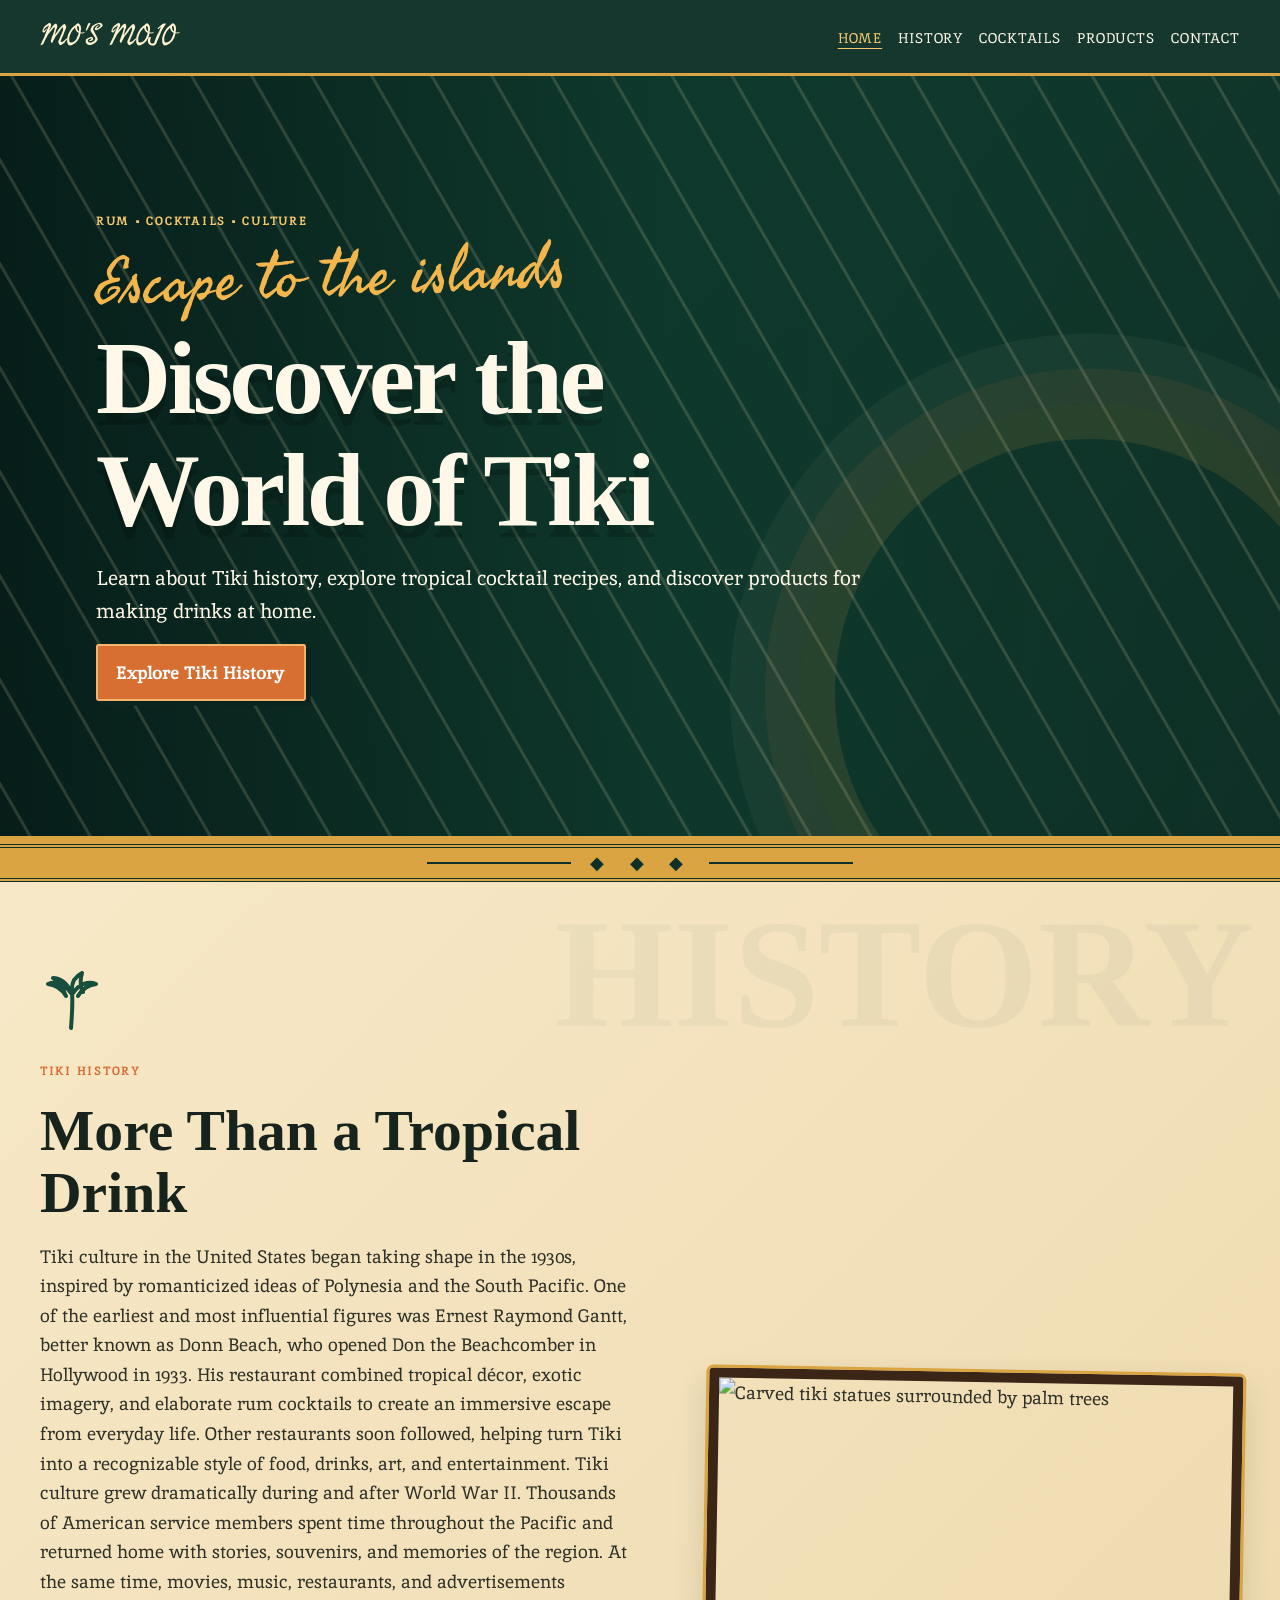
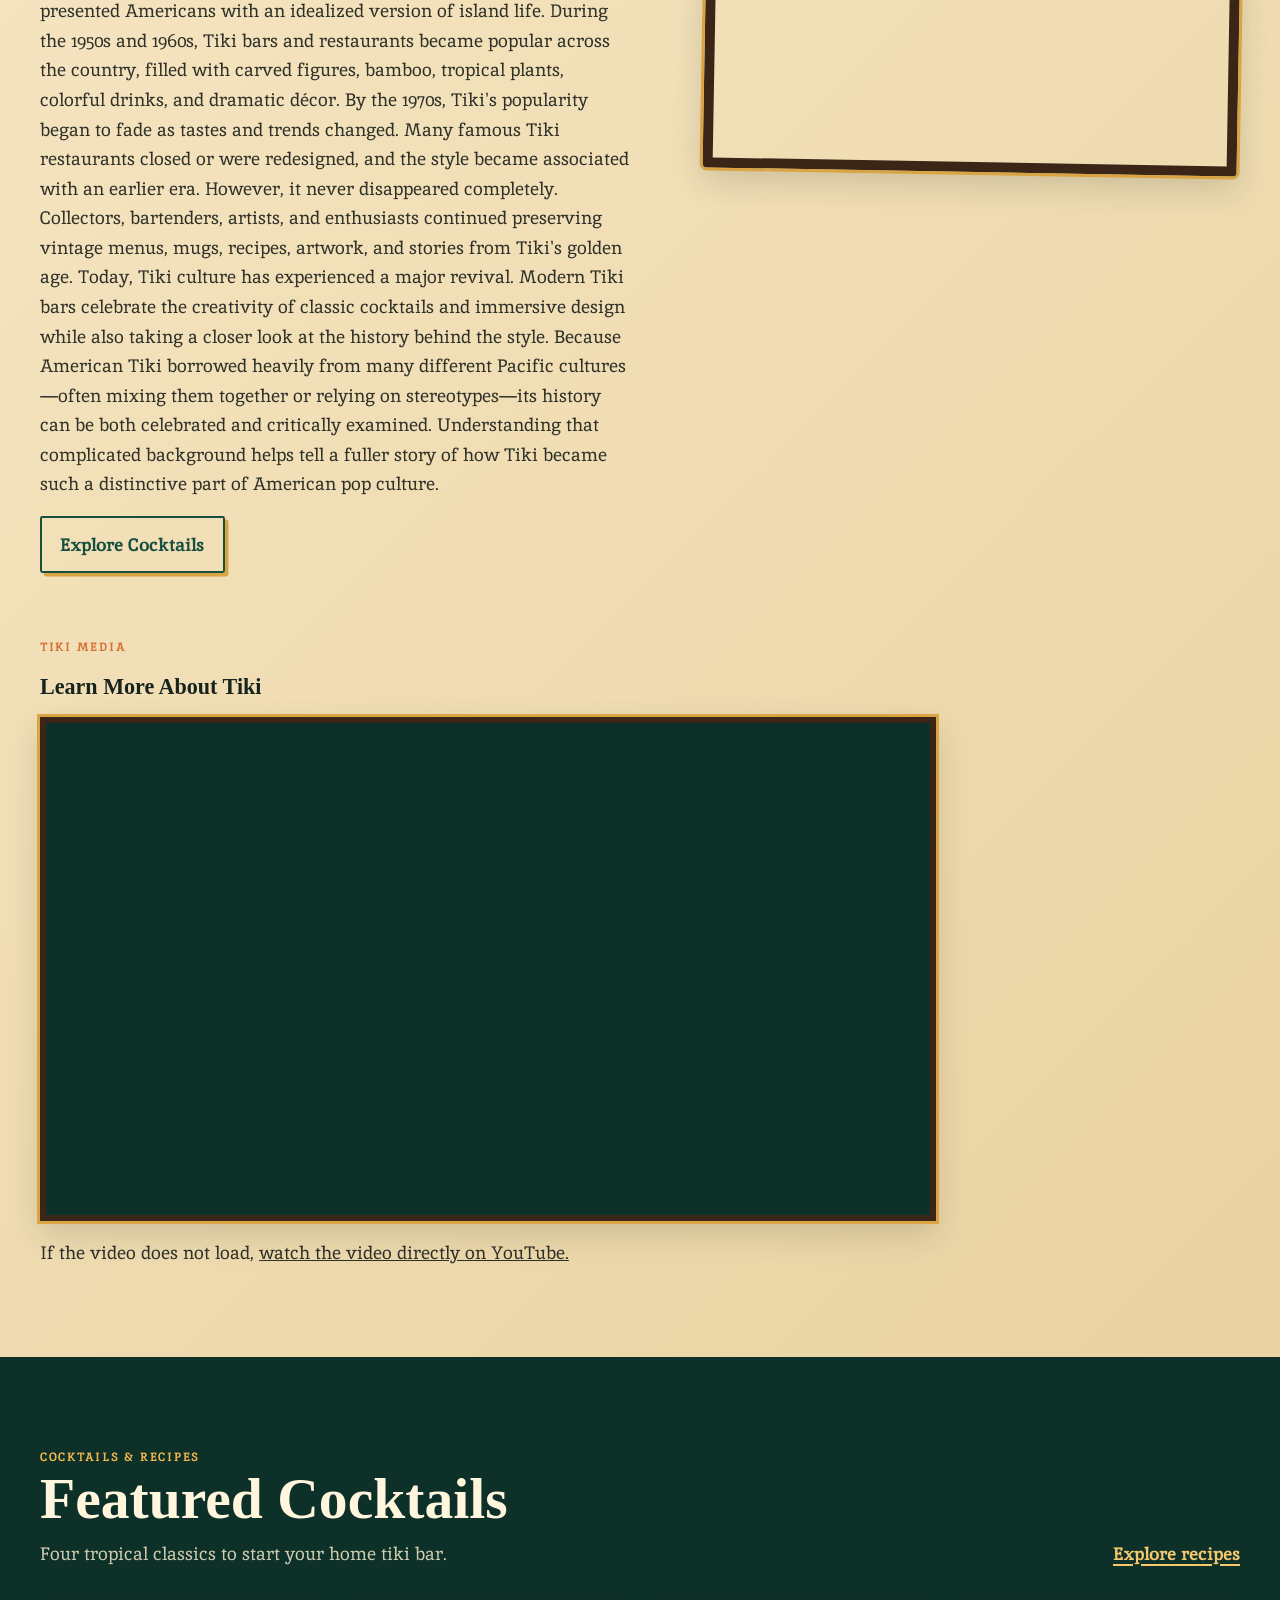
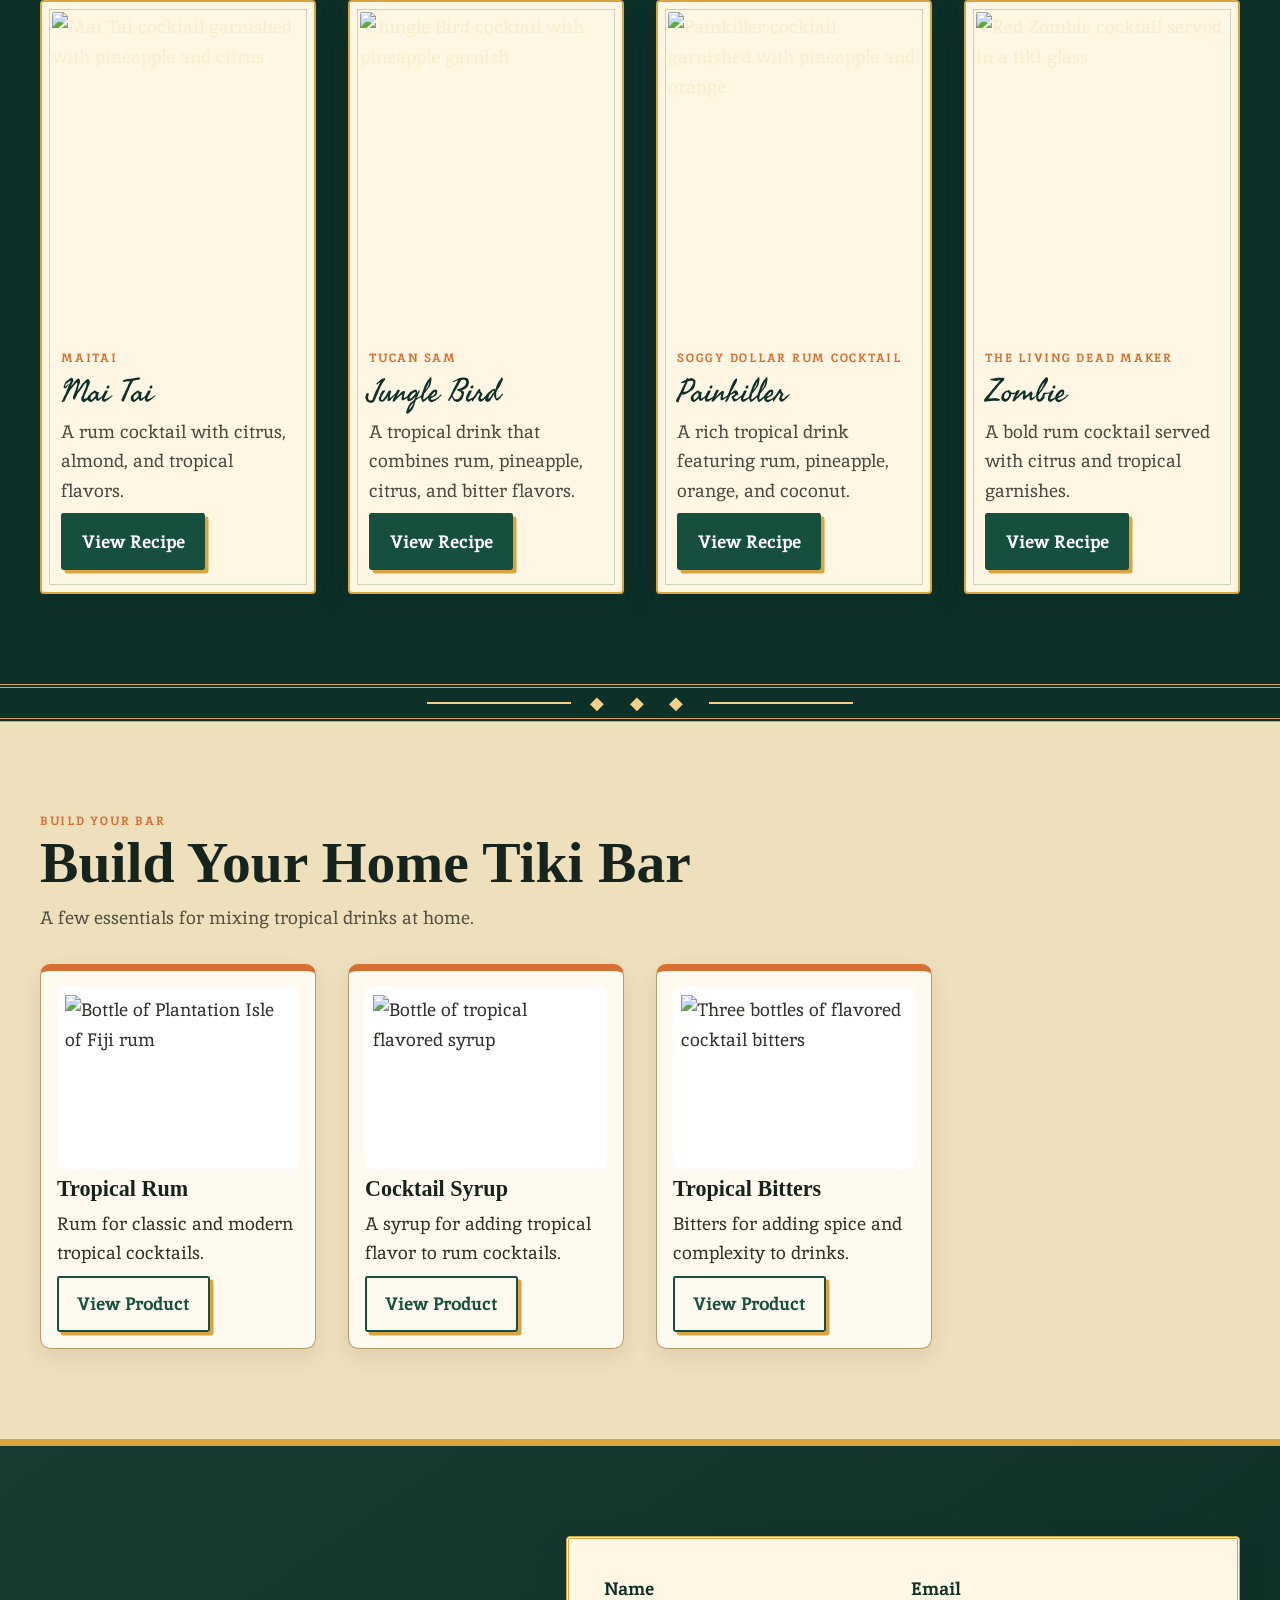
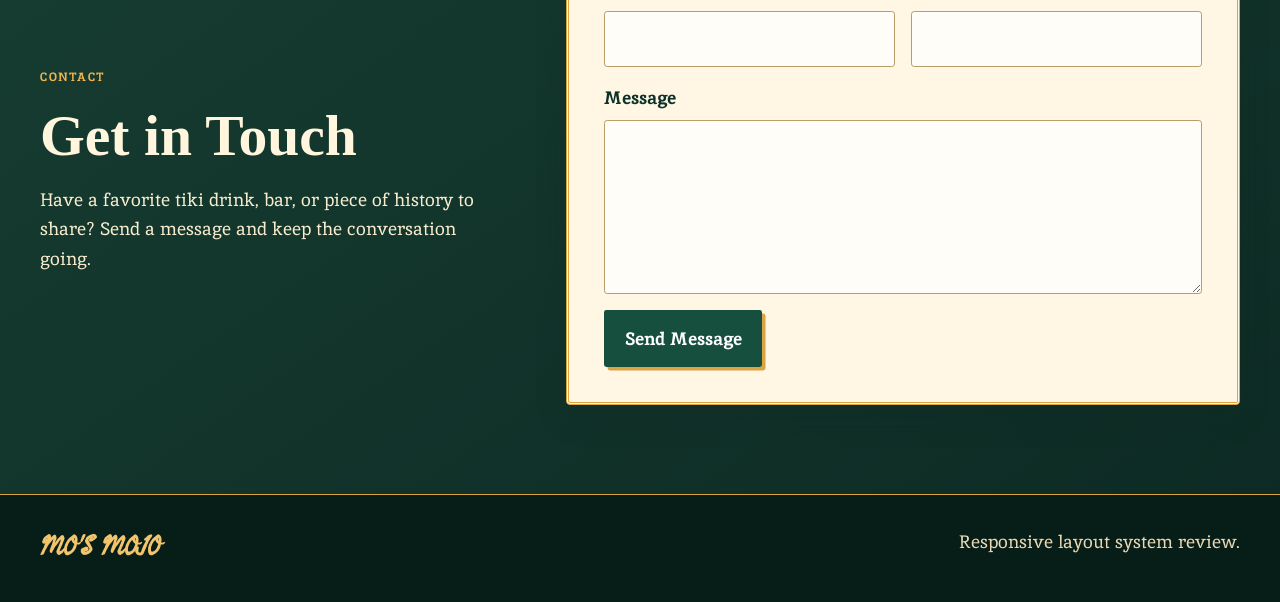
==== index.html @ 06393d8d "Add files via upload" ====
<!doctype html>
<html lang="en">
<head>
  <meta charset="utf-8">
  <meta name="viewport" content="width=device-width, initial-scale=1">
  <meta name="description" content="Explore Tiki history, tropical cocktail recipes, and rum products.">
  <title>Tiki Culture | Responsive Layout Review</title>
  <link rel="preconnect" href="https://fonts.googleapis.com">
  <link rel="preconnect" href="https://fonts.gstatic.com" crossorigin>
  <link href="https://fonts.googleapis.com/css2?family=Inika:wght@400;700&family=Seaweed+Script&display=swap" rel="stylesheet">
  <link rel="stylesheet" href="styles.css">
</head>
<body>
  <header class="site-header">
    <div class="wrapper site-nav">
      <a class="site-logo" href="#top">MO'S MOJO</a>
      <nav aria-label="Main navigation">
        <ul class="site-nav__list">
          <li><a class="site-nav__link" aria-current="page" href="#top">Home</a></li>
          <li><a class="site-nav__link" href="#history">History</a></li>
          <li><a class="site-nav__link" href="#cocktails">Cocktails</a></li>
          <li><a class="site-nav__link" href="#products">Products</a></li>
          <li><a class="site-nav__link" href="#contact">Contact</a></li>
        </ul>
      </nav>
    </div>
  </header>

  <main id="top">
    <section class="hero section">
      <div class="hero-pattern" aria-hidden="true"></div>
      <div class="wrapper hero__inner">
        <p class="eyebrow">Rum • Cocktails • Culture</p>
        <p class="hero__script" aria-hidden="true">Escape to the islands</p>
        <h1>Discover the World of Tiki</h1>
        <p>Learn about Tiki history, explore tropical cocktail recipes, and discover products for making drinks at home.</p>
        <a class="button" href="#history">Explore Tiki History</a>
      </div>
    </section>

    <div class="tiki-divider" aria-hidden="true"><span>◆</span><span>◆</span><span>◆</span></div>

    <section class="section section--history" id="history">
      <div class="wrapper split-layout">
        <div class="flow">
          <svg class="section-icon" viewBox="0 0 64 64" role="img" aria-labelledby="history-icon-title">
            <title id="history-icon-title">Palm tree icon</title>
            <path d="M31 57c1-14 2-25 1-35M31 22C24 12 15 10 8 13c8 1 14 5 18 12M33 22c7-10 16-12 23-9-8 1-14 5-18 12M32 21c-1-10 4-16 10-19-2 7-2 13 1 19M31 21C27 12 20 7 13 7c6 4 10 9 12 16" fill="none" stroke="currentColor" stroke-width="4" stroke-linecap="round" stroke-linejoin="round"/>
          </svg>
          <p class="eyebrow">Tiki History</p>
          <h2>More Than a Tropical Drink</h2>
          <p>Tiki culture in the United States began taking shape in the 1930s, inspired by romanticized ideas of Polynesia and the South Pacific. One of the earliest and most influential figures was Ernest Raymond Gantt, better known as Donn Beach, who opened Don the Beachcomber in Hollywood in 1933. His restaurant combined tropical décor, exotic imagery, and elaborate rum cocktails to create an immersive escape from everyday life. Other restaurants soon followed, helping turn Tiki into a recognizable style of food, drinks, art, and entertainment.

Tiki culture grew dramatically during and after World War II. Thousands of American service members spent time throughout the Pacific and returned home with stories, souvenirs, and memories of the region. At the same time, movies, music, restaurants, and advertisements presented Americans with an idealized version of island life. During the 1950s and 1960s, Tiki bars and restaurants became popular across the country, filled with carved figures, bamboo, tropical plants, colorful drinks, and dramatic décor.

By the 1970s, Tiki's popularity began to fade as tastes and trends changed. Many famous Tiki restaurants closed or were redesigned, and the style became associated with an earlier era. However, it never disappeared completely. Collectors, bartenders, artists, and enthusiasts continued preserving vintage menus, mugs, recipes, artwork, and stories from Tiki's golden age.

Today, Tiki culture has experienced a major revival. Modern Tiki bars celebrate the creativity of classic cocktails and immersive design while also taking a closer look at the history behind the style. Because American Tiki borrowed heavily from many different Pacific cultures—often mixing them together or relying on stereotypes—its history can be both celebrated and critically examined. Understanding that complicated background helps tell a fuller story of how Tiki became such a distinctive part of American pop culture.</p>
          <a class="button button--secondary" href="#cocktails">Explore Cocktails</a>
        </div>
        <img class="media-image" src="Images/tiki-history-statues.webp" srcset="Images/tiki-history-statues.webp 1000w" sizes="(min-width: 46rem) 45vw, calc(100vw - 2rem)" width="1000" height="667" alt="Carved tiki statues surrounded by palm trees" loading="lazy" decoding="async">
      </div>

      <div class="wrapper video-section">
        <div class="flow">
          <p class="eyebrow">Tiki Media</p>
          <h3>Learn More About Tiki</h3>
          <div class="video-container">
            <iframe width="560" height="315" src="https://www.youtube.com/embed/Xp7zihWYMwA?si=zTDM1PB0PL1_1vJI" title="Video about the history of Tiki culture" allow="accelerometer; autoplay; clipboard-write; encrypted-media; gyroscope; picture-in-picture; web-share" referrerpolicy="strict-origin-when-cross-origin" allowfullscreen></iframe>
          </div>
          <p>If the video does not load, <a href="https://www.youtube.com/watch?v=Xp7zihWYMwA">watch the video directly on YouTube.</a></p>
        </div>
      </div>
    </section>

    <section class="section section--cocktails" id="cocktails">
      <div class="wrapper flow">
        <div class="section-heading">
          <div>
            <p class="eyebrow">Cocktails & Recipes</p>
            <h2>Featured Cocktails</h2>
            <p class="section-intro">Four tropical classics to start your home tiki bar.</p>
          </div>
          <a class="text-link" href="#cocktails">Explore recipes</a>
        </div>

        <div class="card-grid">
          <div class="card-shell">
            <article class="card">
              <img class="card__image" src="Images/mai-tai-cocktail-feature.jpg" srcset="Images/mai-tai-cocktail-feature.jpg 1200w" sizes="(min-width: 70rem) 25vw, (min-width: 36rem) 50vw, calc(100vw - 2rem)" width="1200" height="1800" alt="Mai Tai cocktail garnished with pineapple and citrus" loading="lazy" decoding="async">
              <div class="card__content">
                <p class="eyebrow">Maitai</p>
                <h3>Mai Tai</h3>
                <p>A rum cocktail with citrus, almond, and tropical flavors.</p>
                <a class="button" href="#">View Recipe</a>
              </div>
            </article>
          </div>

          <div class="card-shell">
            <article class="card">
              <img class="card__image" src="Images/jungle-bird.jpg" srcset="Images/jungle-bird.jpg 1200w" sizes="(min-width: 70rem) 25vw, (min-width: 36rem) 50vw, calc(100vw - 2rem)" width="1200" height="1800" alt="Jungle Bird cocktail with pineapple garnish" loading="lazy" decoding="async">
              <div class="card__content">
                <p class="eyebrow">Tucan Sam</p>
                <h3>Jungle Bird</h3>
                <p>A tropical drink that combines rum, pineapple, citrus, and bitter flavors.</p>
                <a class="button" href="#">View Recipe</a>
              </div>
            </article>
          </div>

          <div class="card-shell">
            <article class="card">
              <img class="card__image" src="Images/painkiller-cocktail-photo.jpg" srcset="Images/painkiller-cocktail-photo.jpg 1200w" sizes="(min-width: 70rem) 25vw, (min-width: 36rem) 50vw, calc(100vw - 2rem)" width="1200" height="1800" alt="Painkiller cocktail garnished with pineapple and orange" loading="lazy" decoding="async">
              <div class="card__content">
                <p class="eyebrow">Soggy Dollar Rum Cocktail</p>
                <h3>Painkiller</h3>
                <p>A rich tropical drink featuring rum, pineapple, orange, and coconut.</p>
                <a class="button" href="#">View Recipe</a>
              </div>
            </article>
          </div>

          <div class="card-shell">
            <article class="card">
              <img class="card__image" src="Images/zombie-cocktail-photo.jpg" srcset="Images/zombie-cocktail-photo.jpg 1200w" sizes="(min-width: 70rem) 25vw, (min-width: 36rem) 50vw, calc(100vw - 2rem)" width="1200" height="1800" alt="Red Zombie cocktail served in a tiki glass" loading="lazy" decoding="async">
              <div class="card__content">
                <p class="eyebrow">The Living Dead Maker</p>
                <h3>Zombie</h3>
                <p>A bold rum cocktail served with citrus and tropical garnishes.</p>
                <a class="button" href="#">View Recipe</a>
              </div>
            </article>
          </div>
        </div>
      </div>
    </section>

    <div class="tiki-divider tiki-divider--dark" aria-hidden="true"><span>◆</span><span>◆</span><span>◆</span></div>

    <section class="section section--products" id="products">
      <div class="wrapper flow">
        <div class="section-heading">
          <div>
            <p class="eyebrow">Build Your Bar</p>
            <h2>Build Your Home Tiki Bar</h2>
            <p class="section-intro">A few essentials for mixing tropical drinks at home.</p>
          </div>
        </div>

        <div class="product-grid">
          <article class="product-card">
            <img class="product-card__image" src="Images/Rum.jpg" width="600" height="600" alt="Bottle of Plantation Isle of Fiji rum" loading="lazy" decoding="async">
            <h3>Tropical Rum</h3>
            <p>Rum for classic and modern tropical cocktails.</p>
            <a class="button button--secondary" href="#">View Product</a>
          </article>

          <article class="product-card">
            <img class="product-card__image" src="Images/Tropical_Sy.webp" width="1500" height="1500" alt="Bottle of tropical flavored syrup" loading="lazy" decoding="async">
            <h3>Cocktail Syrup</h3>
            <p>A syrup for adding tropical flavor to rum cocktails.</p>
            <a class="button button--secondary" href="#">View Product</a>
          </article>

          <article class="product-card">
            <img class="product-card__image" src="Images/Bitters.jpg" width="431" height="464" alt="Three bottles of flavored cocktail bitters" loading="lazy" decoding="async">
            <h3>Tropical Bitters</h3>
            <p>Bitters for adding spice and complexity to drinks.</p>
            <a class="button button--secondary" href="#">View Product</a>
          </article>
        </div>
      </div>
    </section>

    <section class="section section--contact" id="contact">
      <div class="wrapper contact-layout">
        <div class="flow">
          <p class="eyebrow">Contact</p>
          <h2>Get in Touch</h2>
          <p>Have a favorite tiki drink, bar, or piece of history to share? Send a message and keep the conversation going.</p>
        </div>

        <form class="form" action="https://formspree.io/f/xaeejzoq" method="POST">
          <div class="form-grid">
            <div class="form-field">
              <label for="name">Name</label>
              <input id="name" name="name" type="text" autocomplete="name" required>
            </div>
            <div class="form-field">
              <label for="email">Email</label>
              <input id="email" name="email" type="email" autocomplete="email" required>
            </div>
          </div>
          <div class="form-field">
            <label for="message">Message</label>
            <textarea id="message" name="message" rows="5" required></textarea>
          </div>
          <button class="button" type="submit">Send Message</button>
        </form>
      </div>
    </section>
  </main>

  <footer class="site-footer">
    <div class="wrapper footer-layout">
      <p><strong>MO'S MOJO</strong></p>
      <p>Responsive layout system review.</p>
    </div>
  </footer>
</body>
</html>
---- styles.css ----
@layer reset, base, layout, components, utilities, states, overrides, print;

@layer reset {
  *, *::before, *::after { box-sizing: border-box; }
  body, h1, h2, h3, p, ul, figure { margin: 0; }
  ul { padding: 0; }
  img { display: block; max-inline-size: 100%; block-size: auto; }
  button, input, textarea { font: inherit; }
}

@layer base {
  :root {
    --color-bg: #f2e2bd;
    --color-surface: #fff8e8;
    --color-ink: #17231d;
    --color-text: #2e3028;
    --color-muted: #6d6657;
    --color-primary: #164f3d;
    --color-primary-deep: #0d3028;
    --color-leaf: #527347;
    --color-accent: #d86f32;
    --color-gold: #d9a441;
    --color-border: #b99c69;
    --color-error: #9d2727;
    --font-heading: Georgia, "Times New Roman", serif;
    --font-body: "Inika", Georgia, serif;
    --font-drink: "Seaweed Script", cursive;
    --type-body: clamp(1rem, .96rem + .2vw, 1.125rem);
    --type-h1: clamp(3rem, 9vw, 6.5rem);
    --type-h2: clamp(2rem, 5vw, 3.6rem);
    --type-h3: clamp(1.2rem, 1.1rem + .35vw, 1.4rem);
    --line-body: 1.65;
    --line-heading: 1.08;
    --measure-body: 68ch;
    --space-flow: clamp(.85rem, .7rem + .5vw, 1.25rem);
    --space-xs: .25rem;
    --space-sm: .5rem;
    --space-md: 1rem;
    --space-lg: 2rem;
    --space-xl: clamp(3rem, 7vw, 6rem);
    --radius: .65rem;
    --content-max: 75rem;
    --focus-width: 3px;
    --focus-color: #ffbf47;
    --shadow-card: 0 .8rem 2rem rgb(20 37 29 / .16);
  }

  html { scroll-behavior: smooth; }

  body {
    min-block-size: 100vh;
    background: var(--color-bg);
    color: var(--color-text);
    font-family: var(--font-body);
    font-size: var(--type-body);
    line-height: var(--line-body);
    background-image: radial-gradient(rgb(22 79 61 / .06) 1px, transparent 1px);
    background-size: 18px 18px;
  }

  h1, h2, h3 {
    font-family: var(--font-heading);
    line-height: var(--line-heading);
    color: var(--color-ink);
  }

  h1 { font-size: var(--type-h1); letter-spacing: -.035em; }
  h2 { font-size: var(--type-h2); }
  h3 { font-size: var(--type-h3); }
  p { max-inline-size: var(--measure-body); }
  a { color: inherit; }
  ::selection { background: var(--color-gold); color: var(--color-primary-deep); }
}

@layer layout {
  .wrapper { inline-size: min(100% - 2rem, var(--content-max)); margin-inline: auto; }
  .section { padding-block: var(--space-xl); position: relative; }
  .hero__inner { display: grid; justify-items: start; gap: var(--space-md); max-inline-size: 68rem; position: relative; z-index: 1; }
  .split-layout, .contact-layout { display: grid; gap: clamp(2rem, 6vw, 5rem); align-items: center; }
  .card-grid { display: grid; grid-template-columns: repeat(auto-fit, minmax(min(100%, 16rem), 1fr)); gap: clamp(1rem, 3vw, 2rem); }
  .product-grid { display: grid; grid-template-columns: repeat(auto-fill, minmax(min(100%, 15rem), 1fr)); gap: var(--space-lg); }
  .section-heading { display: grid; grid-template-columns: minmax(0, 1fr) fit-content(14rem); gap: var(--space-md); align-items: end; margin-block-end: var(--space-lg); }
  .form-grid { display: grid; grid-template-columns: repeat(auto-fit, minmax(min(100%, 14rem), 1fr)); gap: var(--space-md); }
  .footer-layout { display: flex; flex-wrap: wrap; justify-content: space-between; gap: var(--space-md); }

  @media (min-width: 46rem) {
    .split-layout { grid-template-columns: minmax(0, 1.05fr) minmax(18rem, .95fr); }
    .contact-layout { grid-template-columns: minmax(0, .8fr) minmax(20rem, 1.2fr); }
  }
}

@layer components {
  .site-header { background: rgb(13 48 40 / .96); color: #fff8e8; border-block-end: 3px solid var(--color-gold); position: sticky; inset-block-start: 0; z-index: 20; backdrop-filter: blur(8px); }
  .site-nav { display: flex; flex-wrap: wrap; justify-content: space-between; align-items: center; gap: var(--space-md); padding-block: .8rem; }
  .site-logo { font-family: var(--font-drink); font-size: 1.8rem; text-decoration: none; color: #fff3cf; }
  .site-nav__list { display: flex; flex-wrap: wrap; gap: .35rem 1rem; list-style: none; }
  .site-nav__link { text-decoration: none; font-size: .9rem; text-transform: uppercase; letter-spacing: .06em; }

  .hero {
    min-block-size: min(48rem, 86svh);
    display: grid;
    align-items: center;
    overflow: hidden;
    color: #fff8e8;
    background: linear-gradient(90deg, rgb(6 28 24 / .95), rgb(15 58 45 / .83) 52%, rgb(20 65 49 / .5)), linear-gradient(135deg, #123c31, #081d19);
    border-block-end: .55rem solid var(--color-gold);
  }

  .hero::after {
    content: "";
    position: absolute;
    inset: auto -6rem -9rem auto;
    inline-size: clamp(18rem, 45vw, 38rem);
    aspect-ratio: 1;
    border: 2.2rem solid rgb(217 164 65 / .12);
    border-radius: 50%;
    box-shadow: 0 0 0 2.2rem rgb(216 111 50 / .08), 0 0 0 4.4rem rgb(255 248 232 / .04);
  }

  .hero-pattern { position: absolute; inset: 0; opacity: .16; background-image: repeating-linear-gradient(60deg, transparent 0 24px, #f2e2bd 25px 27px, transparent 28px 52px); pointer-events: none; }
  .hero h1 { color: #fff8e8; max-inline-size: 11ch; text-shadow: 0 .12em 0 rgb(0 0 0 / .18); }
  .hero p:not(.eyebrow):not(.hero__script) { font-size: clamp(1rem, 2vw, 1.25rem); max-inline-size: 48rem; }
  .hero__script { font-family: var(--font-drink); font-size: clamp(2rem, 5vw, 4rem); color: #f2b64d; line-height: .9; transform: rotate(-2deg); }
  .eyebrow { font-size: .78rem; font-weight: 700; letter-spacing: .14em; text-transform: uppercase; color: var(--color-accent); }
  .hero .eyebrow { color: #f5c86e; }

  .tiki-divider { min-block-size: 2.1rem; display: flex; justify-content: center; align-items: center; gap: 1.2rem; color: var(--color-primary-deep); background: var(--color-gold); border-block: 4px double var(--color-primary-deep); letter-spacing: .35em; }
  .tiki-divider::before, .tiki-divider::after { content: ""; inline-size: min(18vw, 9rem); block-size: 2px; background: currentColor; }
  .tiki-divider--dark { color: #f2d08a; background: var(--color-primary-deep); border-color: var(--color-gold); }

  .section--history { background: linear-gradient(135deg, #f7e8c7, #ead3a2); }
  .section-icon { inline-size: clamp(2.75rem, 5vw, 4rem); block-size: auto; color: var(--color-primary); }
  .section--history::before { content: "HISTORY"; position: absolute; inset: 1rem 2vw auto auto; font-family: var(--font-heading); font-weight: 700; font-size: clamp(4rem, 12vw, 10rem); line-height: 1; color: rgb(22 79 61 / .045); pointer-events: none; }
  .media-image { inline-size: 100%; aspect-ratio: 4 / 3; object-fit: cover; border-radius: .25rem; border: .65rem solid #3a2517; outline: 3px solid var(--color-gold); box-shadow: var(--shadow-card); transform: rotate(1deg); }

  .video-section { margin-block-start: clamp(2rem, 5vw, 4rem); }
  .video-container { inline-size: 100%; max-inline-size: 56rem; aspect-ratio: 16 / 9; overflow: hidden; background: var(--color-primary-deep); border: .4rem solid #3a2517; outline: 3px solid var(--color-gold); box-shadow: var(--shadow-card); }
  .video-container iframe { display: block; inline-size: 100%; block-size: 100%; border: 0; }

  .section--cocktails { background: var(--color-primary-deep); color: #f8edcf; }
  .section--cocktails h2 { color: #fff6dd; }
  .section--cocktails .eyebrow { color: #f2b64d; }
  .section-intro { margin-block-start: .55rem; color: inherit; opacity: .82; }

  .card-shell { container: card / inline-size; }
  .card { --card-padding: .65rem; --card-background: #fff7e4; display: grid; gap: var(--space-md); block-size: 100%; padding: var(--card-padding); background: var(--card-background); border: 2px solid var(--color-gold); border-radius: .25rem; box-shadow: var(--shadow-card); position: relative; overflow: hidden; transition: transform .2s ease, box-shadow .2s ease; }
  .card::after { content: ""; position: absolute; inset: .45rem; border: 1px solid rgb(22 79 61 / .22); pointer-events: none; }
  .card__image { inline-size: 100%; aspect-ratio: 4 / 5; object-fit: cover; border-radius: .15rem; }
  .card__content { display: grid; align-content: start; gap: var(--space-sm); padding: .35rem .55rem .75rem; position: relative; z-index: 1; }
  .card .eyebrow { color: var(--color-accent); }
  .card h3 { font-family: var(--font-drink); font-size: clamp(2rem, 7cqi, 3rem); font-weight: 400; line-height: 1; color: var(--color-primary-deep); }
  .card p { color: #4b473d; }

  @container card (min-width: 34rem) {
    .card { grid-template-columns: minmax(10rem, .9fr) minmax(0, 1.1fr); align-items: center; }
    .card__image { aspect-ratio: 1 / 1; }
  }

  .section--products { background: #efe0bd; }
  .product-card { display: grid; grid-template-rows: auto auto 1fr auto; gap: var(--space-sm); padding: 1rem; background: #fffaf0; border: 1px solid var(--color-border); border-block-start: .45rem solid var(--color-accent); border-radius: var(--radius); box-shadow: 0 .5rem 1.3rem rgb(50 37 20 / .1); }
  .product-card__image { display: block; inline-size: 100%; aspect-ratio: 4 / 3; object-fit: contain; padding: var(--space-sm); background: #fff; border-radius: calc(var(--radius) - .2rem); }

  .button { display: inline-block; inline-size: fit-content; padding: .72rem 1.15rem; border: 2px solid var(--color-primary); border-radius: .15rem; background: var(--color-primary); color: #fff; font-weight: 700; text-decoration: none; cursor: pointer; box-shadow: .22rem .22rem 0 var(--color-gold); }
  .hero .button { background: var(--color-accent); border-color: #f3b46b; box-shadow: .3rem .3rem 0 #0b241e; }
  .button--secondary { background: transparent; color: var(--color-primary); }
  .text-link { justify-self: end; font-weight: 700; text-decoration-thickness: 2px; text-underline-offset: .25em; }
  .section--cocktails .text-link { color: #f5c86e; }

  .section--contact { color: #f8edcf; background: linear-gradient(145deg, #173d32, #0d2b24); border-block-start: .45rem solid var(--color-gold); }
  .section--contact h2 { color: #fff6dd; }
  .section--contact .eyebrow { color: #f2b64d; }
  .form { display: grid; gap: var(--space-md); padding: clamp(1.25rem, 4vw, 2.2rem); background: #fff7e4; color: var(--color-text); border: 3px double var(--color-gold); border-radius: .25rem; box-shadow: var(--shadow-card); }
  .form-field { display: grid; gap: var(--space-sm); }
  .form-field label { font-weight: 700; color: var(--color-primary-deep); }
  .form-field input, .form-field textarea { inline-size: 100%; padding: .75rem; border: 1px solid var(--color-border); border-radius: .2rem; background: #fffdf7; color: var(--color-text); }
  .form-field textarea { resize: vertical; }

  .site-footer { padding-block: var(--space-lg); color: #ead9b4; background: #071d18; border-block-start: 1px solid var(--color-gold); }
  .site-footer strong { font-family: var(--font-drink); font-size: 1.6rem; color: #f2c46c; }
}

@layer utilities {
  .flow > * + * { margin-block-start: var(--space-flow); }
  .text-center { text-align: center; }
  .full-width { inline-size: 100%; }
}

@layer states {
  .site-nav__link:hover, .button:hover, .text-link:hover { text-decoration: underline; }
  .card:hover { transform: translateY(-.25rem) rotate(-.25deg); box-shadow: 0 1rem 2.4rem rgb(0 0 0 / .25); }
  :focus-visible { outline: var(--focus-width) solid var(--focus-color); outline-offset: 4px; }
  .site-nav__link[aria-current="page"] { color: #f5c86e; text-decoration: underline; text-underline-offset: .35em; }
  .form-field input:user-invalid, .form-field textarea:user-invalid { border-color: var(--color-error); }
}

@layer overrides {
  @media (max-width: 38rem) {
    .site-nav { align-items: flex-start; }
    .site-nav__list { inline-size: 100%; }
    .section-heading { grid-template-columns: 1fr; align-items: start; }
    .text-link { justify-self: start; }
    .hero { min-block-size: 42rem; }
    .media-image { transform: none; }
  }

  @media (prefers-reduced-motion: reduce) {
    html { scroll-behavior: auto; }
    *, *::before, *::after { animation-duration: .01ms !important; animation-iteration-count: 1 !important; transition-duration: .01ms !important; }
    .card:hover { transform: none; }
  }

  @media (prefers-contrast: more) {
    :root { --color-border: currentColor; }
    .button { border-width: 3px; }
  }

  @supports not (container-type: inline-size) {
    .card-shell { container: normal; }
    .card { grid-template-columns: 1fr; }
  }
}

@layer print {
  @media print {
    .site-header, .button, .text-link, .hero-pattern, .tiki-divider, .video-container { display: none; }
    body { background: #fff; color: #000; font-size: 12pt; }
    .hero, .section--cocktails, .section--contact { background: #fff; color: #000; min-block-size: auto; }
  }
}
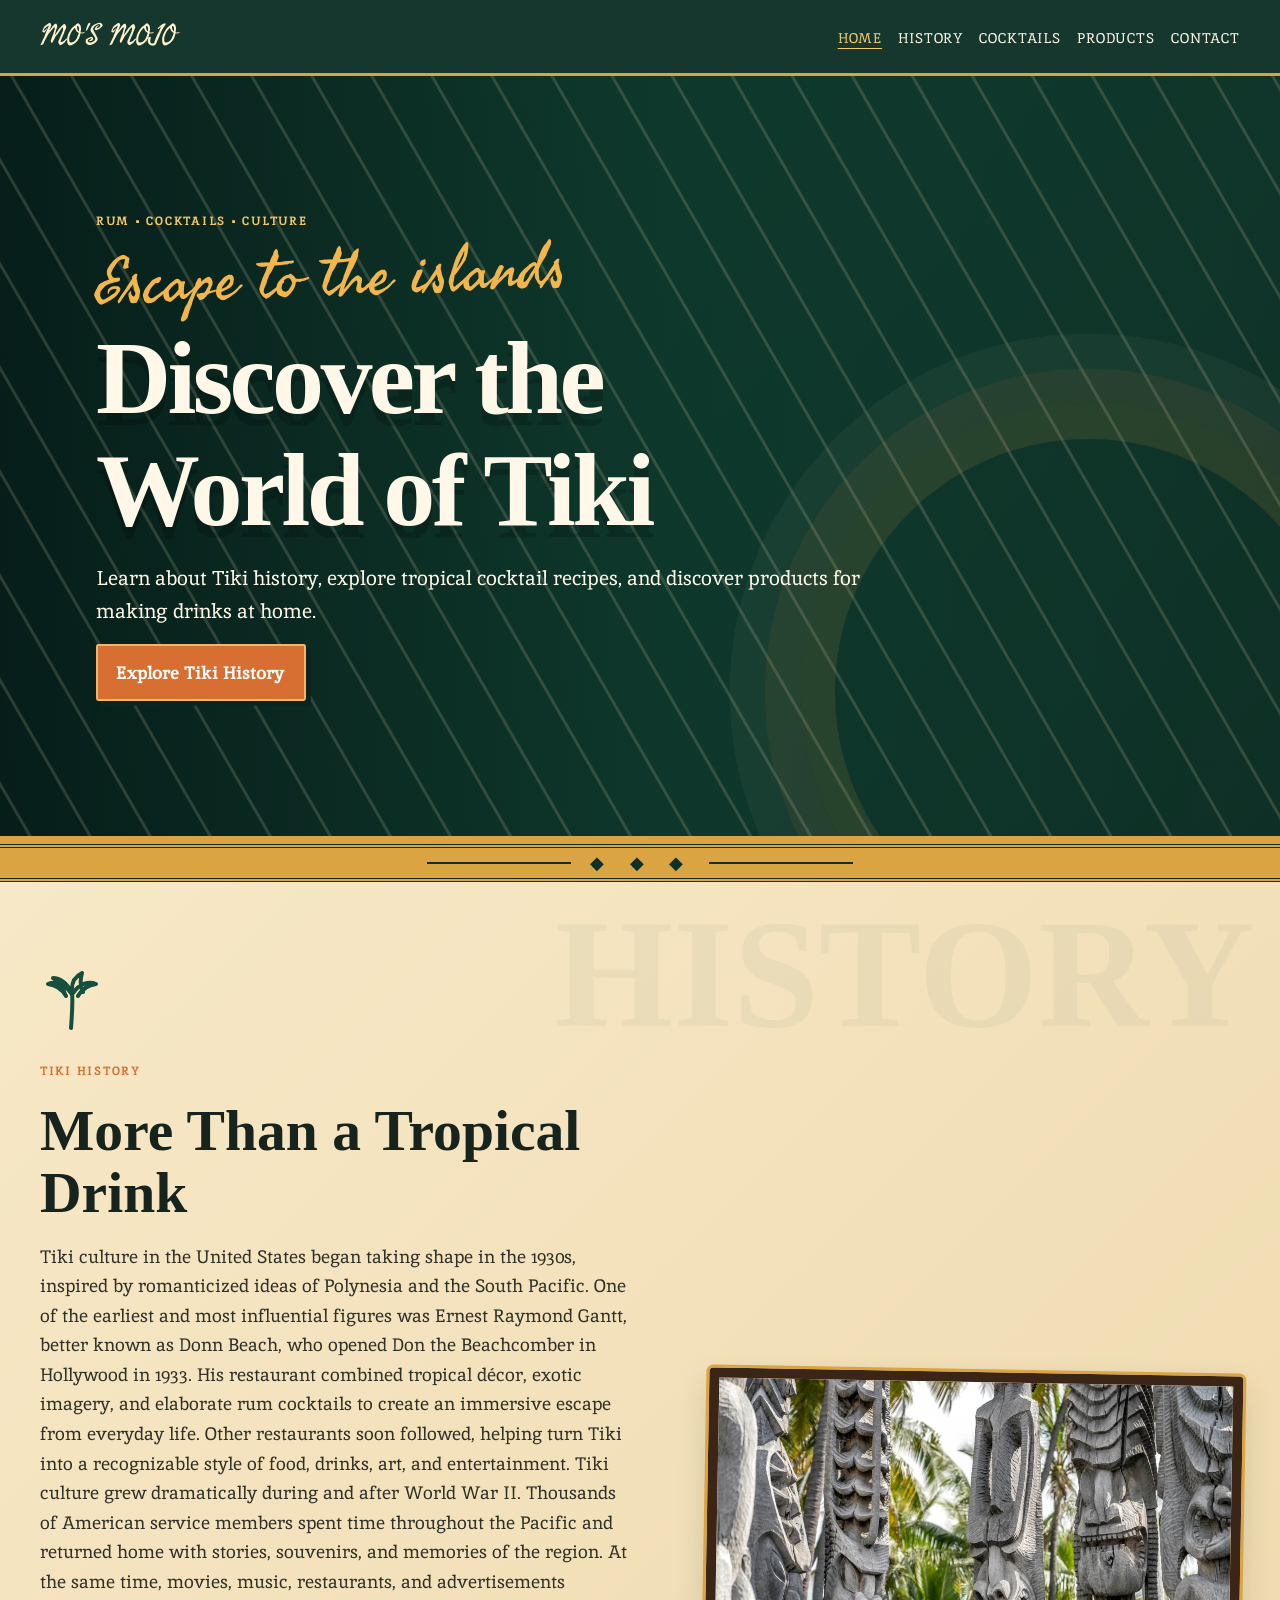
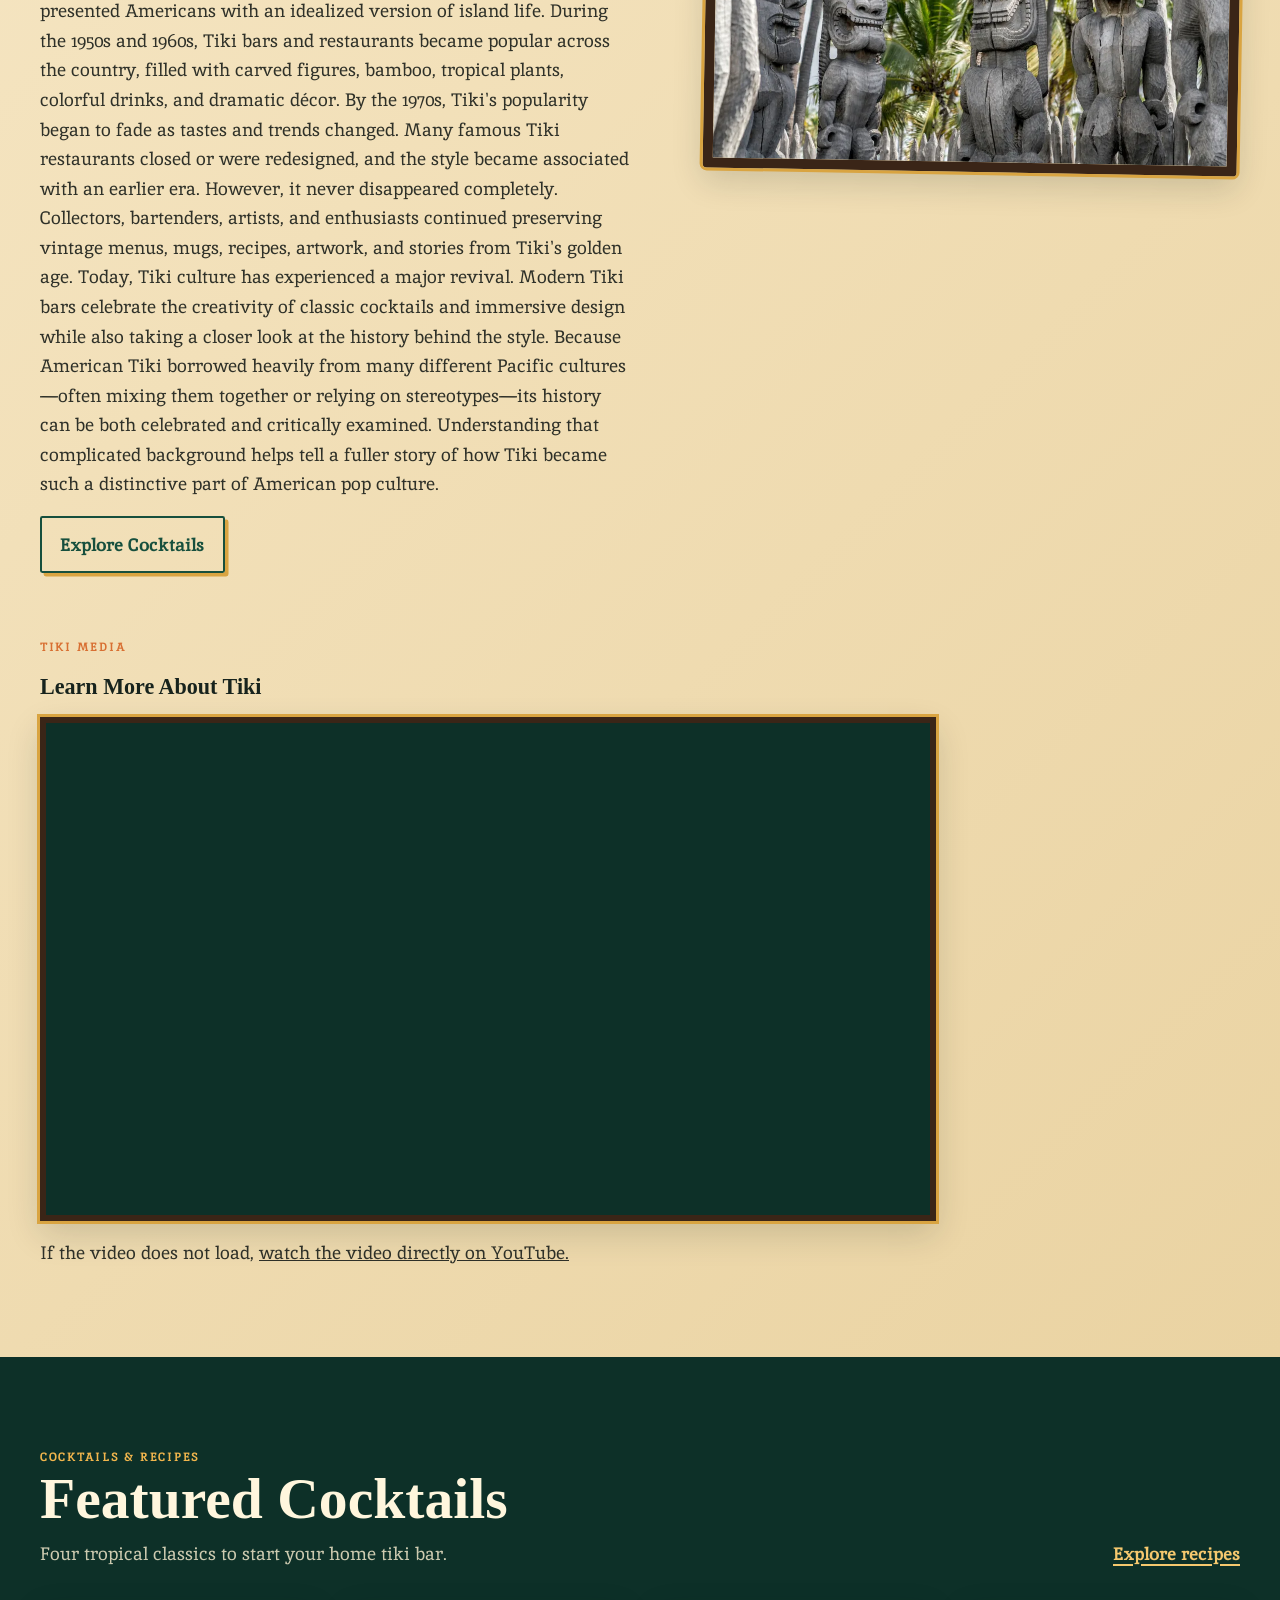
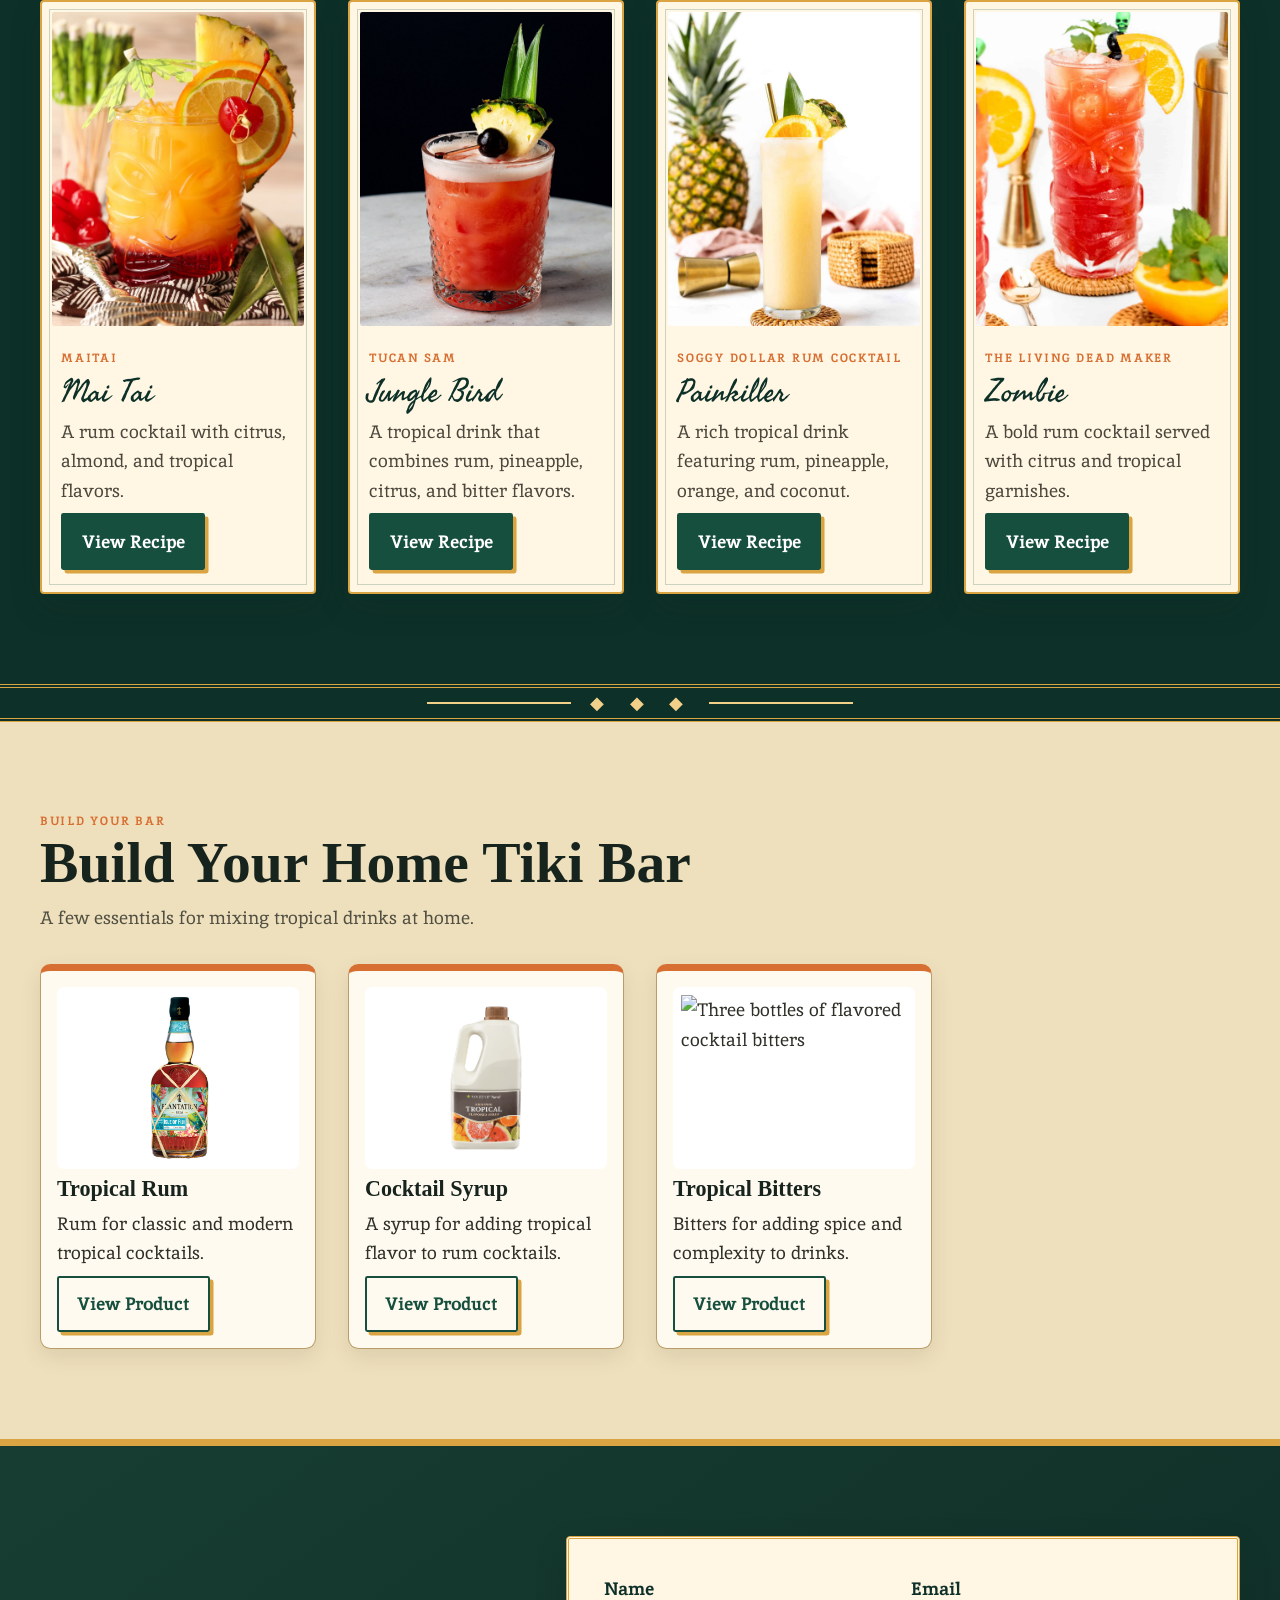
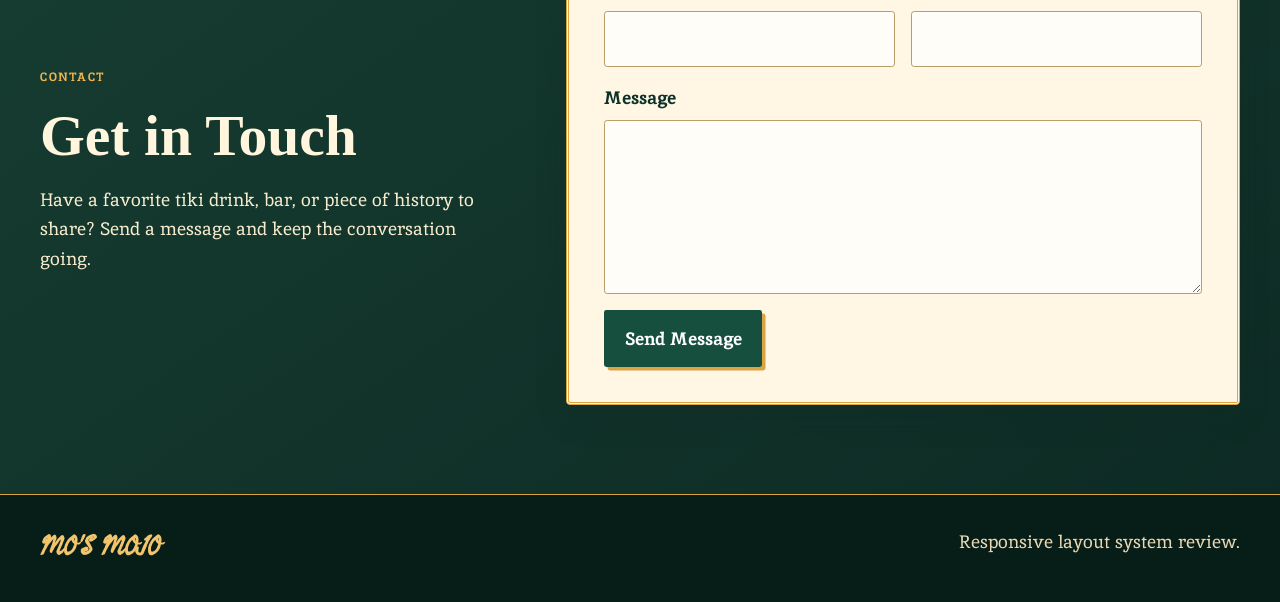
==== commit 6b9bcde0: "recipes added" ====
--- a/index.html
+++ b/index.html
@@ -50,15 +50,12 @@
           <p class="eyebrow">Tiki History</p>
           <h2>More Than a Tropical Drink</h2>
           <p>Tiki culture in the United States began taking shape in the 1930s, inspired by romanticized ideas of Polynesia and the South Pacific. One of the earliest and most influential figures was Ernest Raymond Gantt, better known as Donn Beach, who opened Don the Beachcomber in Hollywood in 1933. His restaurant combined tropical décor, exotic imagery, and elaborate rum cocktails to create an immersive escape from everyday life. Other restaurants soon followed, helping turn Tiki into a recognizable style of food, drinks, art, and entertainment.
-
 Tiki culture grew dramatically during and after World War II. Thousands of American service members spent time throughout the Pacific and returned home with stories, souvenirs, and memories of the region. At the same time, movies, music, restaurants, and advertisements presented Americans with an idealized version of island life. During the 1950s and 1960s, Tiki bars and restaurants became popular across the country, filled with carved figures, bamboo, tropical plants, colorful drinks, and dramatic décor.
-
 By the 1970s, Tiki's popularity began to fade as tastes and trends changed. Many famous Tiki restaurants closed or were redesigned, and the style became associated with an earlier era. However, it never disappeared completely. Collectors, bartenders, artists, and enthusiasts continued preserving vintage menus, mugs, recipes, artwork, and stories from Tiki's golden age.
-
 Today, Tiki culture has experienced a major revival. Modern Tiki bars celebrate the creativity of classic cocktails and immersive design while also taking a closer look at the history behind the style. Because American Tiki borrowed heavily from many different Pacific cultures—often mixing them together or relying on stereotypes—its history can be both celebrated and critically examined. Understanding that complicated background helps tell a fuller story of how Tiki became such a distinctive part of American pop culture.</p>
           <a class="button button--secondary" href="#cocktails">Explore Cocktails</a>
         </div>
-        <img class="media-image" src="Images/tiki-history-statues.webp" srcset="Images/tiki-history-statues.webp 1000w" sizes="(min-width: 46rem) 45vw, calc(100vw - 2rem)" width="1000" height="667" alt="Carved tiki statues surrounded by palm trees" loading="lazy" decoding="async">
+        <picture><source type="image/webp" srcset="Images/tiki-history-statues-480.webp 480w, Images/tiki-history-statues-800.webp 800w, Images/tiki-history-statues-1000.webp 1000w" sizes="(min-width: 46rem) 45vw, calc(100vw - 2rem)"><img class="media-image" src="Images/tiki-history-statues-800.webp" width="1000" height="667" alt="Carved tiki statues surrounded by palm trees" loading="lazy" decoding="async"></picture>
       </div>
 
       <div class="wrapper video-section">
@@ -66,7 +63,9 @@
           <p class="eyebrow">Tiki Media</p>
           <h3>Learn More About Tiki</h3>
           <div class="video-container">
-            <iframe width="560" height="315" src="https://www.youtube.com/embed/Xp7zihWYMwA?si=zTDM1PB0PL1_1vJI" title="Video about the history of Tiki culture" allow="accelerometer; autoplay; clipboard-write; encrypted-media; gyroscope; picture-in-picture; web-share" referrerpolicy="strict-origin-when-cross-origin" allowfullscreen></iframe>
+            <iframe width="560" height="315" src="https://www.youtube-nocookie.com/embed/Xp7zihWYMwA" 
+            title="Video about the history of Tiki culture" allow="accelerometer; autoplay; clipboard-write; 
+            encrypted-media; gyroscope; picture-in-picture; web-share" referrerpolicy="strict-origin-when-cross-origin" allowfullscreen></iframe>
           </div>
           <p>If the video does not load, <a href="https://www.youtube.com/watch?v=Xp7zihWYMwA">watch the video directly on YouTube.</a></p>
         </div>
@@ -87,48 +86,52 @@
         <div class="card-grid">
           <div class="card-shell">
             <article class="card">
-              <img class="card__image" src="Images/mai-tai-cocktail-feature.jpg" srcset="Images/mai-tai-cocktail-feature.jpg 1200w" sizes="(min-width: 70rem) 25vw, (min-width: 36rem) 50vw, calc(100vw - 2rem)" width="1200" height="1800" alt="Mai Tai cocktail garnished with pineapple and citrus" loading="lazy" decoding="async">
+              <img class="card__image" src="Images/mai-tai-cocktail-feature-800.jpg" srcset="Images/mai-tai-cocktail-feature-480.jpg 480w, 
+              Images/mai-tai-cocktail-feature-800.jpg 800w, Images/mai-tai-cocktail-feature-1200.jpg 1200w" sizes="(min-width: 70rem) 25vw, (min-width: 36rem) 50vw, calc(100vw - 2rem)" width="1200" height="1800" 
+              alt="Mai Tai cocktail garnished with pineapple and citrus" loading="lazy" decoding="async">
               <div class="card__content">
                 <p class="eyebrow">Maitai</p>
                 <h3>Mai Tai</h3>
                 <p>A rum cocktail with citrus, almond, and tropical flavors.</p>
-                <a class="button" href="#">View Recipe</a>
-              </div>
-            </article>
-          </div>
-
-          <div class="card-shell">
-            <article class="card">
-              <img class="card__image" src="Images/jungle-bird.jpg" srcset="Images/jungle-bird.jpg 1200w" sizes="(min-width: 70rem) 25vw, (min-width: 36rem) 50vw, calc(100vw - 2rem)" width="1200" height="1800" alt="Jungle Bird cocktail with pineapple garnish" loading="lazy" decoding="async">
+                <a class="button" href="mai-tai.html">View Recipe</a>
+              </div>
+            </article>
+          </div>
+
+          <div class="card-shell">
+            <article class="card">
+              <img class="card__image" src="Images/jungle-bird-800.jpg" srcset="Images/jungle-bird-480.jpg 480w, Images/jungle-bird-800.jpg 800w, Images/jungle-bird-1200.jpg 1200w" 
+              sizes="(min-width: 70rem) 25vw, (min-width: 36rem) 50vw, calc(100vw - 2rem)" width="1200" height="1800" alt="Jungle Bird cocktail with pineapple garnish" loading="lazy" decoding="async">
               <div class="card__content">
                 <p class="eyebrow">Tucan Sam</p>
                 <h3>Jungle Bird</h3>
                 <p>A tropical drink that combines rum, pineapple, citrus, and bitter flavors.</p>
-                <a class="button" href="#">View Recipe</a>
-              </div>
-            </article>
-          </div>
-
-          <div class="card-shell">
-            <article class="card">
-              <img class="card__image" src="Images/painkiller-cocktail-photo.jpg" srcset="Images/painkiller-cocktail-photo.jpg 1200w" sizes="(min-width: 70rem) 25vw, (min-width: 36rem) 50vw, calc(100vw - 2rem)" width="1200" height="1800" alt="Painkiller cocktail garnished with pineapple and orange" loading="lazy" decoding="async">
+                <a class="button" href="jungle-bird.html">View Recipe</a>
+              </div>
+            </article>
+          </div>
+
+          <div class="card-shell">
+            <article class="card">
+              <img class="card__image" src="Images/painkiller-cocktail-photo-800.jpg" srcset="Images/painkiller-cocktail-photo-480.jpg 480w, Images/painkiller-cocktail-photo-800.jpg 800w, Images/painkiller-cocktail-photo-1200.jpg 1200w"
+               sizes="(min-width: 70rem) 25vw, (min-width: 36rem) 50vw, calc(100vw - 2rem)" width="1200" height="1800" alt="Painkiller cocktail garnished with pineapple and orange" loading="lazy" decoding="async">
               <div class="card__content">
                 <p class="eyebrow">Soggy Dollar Rum Cocktail</p>
                 <h3>Painkiller</h3>
                 <p>A rich tropical drink featuring rum, pineapple, orange, and coconut.</p>
-                <a class="button" href="#">View Recipe</a>
-              </div>
-            </article>
-          </div>
-
-          <div class="card-shell">
-            <article class="card">
-              <img class="card__image" src="Images/zombie-cocktail-photo.jpg" srcset="Images/zombie-cocktail-photo.jpg 1200w" sizes="(min-width: 70rem) 25vw, (min-width: 36rem) 50vw, calc(100vw - 2rem)" width="1200" height="1800" alt="Red Zombie cocktail served in a tiki glass" loading="lazy" decoding="async">
+                <a class="button" href="painkiller.html">View Recipe</a>
+              </div>
+            </article>
+          </div>
+
+          <div class="card-shell">
+            <article class="card">
+              <img class="card__image" src="Images/zombie-cocktail-photo-800.jpg" srcset="Images/zombie-cocktail-photo-480.jpg 480w, Images/zombie-cocktail-photo-800.jpg 800w, Images/zombie-cocktail-photo-1200.jpg 1200w" sizes="(min-width: 70rem) 25vw, (min-width: 36rem) 50vw, calc(100vw - 2rem)" width="1200" height="1800" alt="Red Zombie cocktail served in a tiki glass" loading="lazy" decoding="async">
               <div class="card__content">
                 <p class="eyebrow">The Living Dead Maker</p>
                 <h3>Zombie</h3>
                 <p>A bold rum cocktail served with citrus and tropical garnishes.</p>
-                <a class="button" href="#">View Recipe</a>
+                <a class="button" href="zombie.html">View Recipe</a>
               </div>
             </article>
           </div>
@@ -150,21 +153,22 @@
 
         <div class="product-grid">
           <article class="product-card">
-            <img class="product-card__image" src="Images/Rum.jpg" width="600" height="600" alt="Bottle of Plantation Isle of Fiji rum" loading="lazy" decoding="async">
+            <img class="product-card__image" src="Images/Rum-600.jpg" srcset="Images/Rum-320.jpg 320w, Images/Rum-600.jpg 600w" 
+            sizes="(min-width: 70rem) 25vw, (min-width: 36rem) 33vw, calc(100vw - 2rem)" width="600" height="600" alt="Bottle of Plantation Isle of Fiji rum" loading="lazy" decoding="async">
             <h3>Tropical Rum</h3>
             <p>Rum for classic and modern tropical cocktails.</p>
             <a class="button button--secondary" href="#">View Product</a>
           </article>
 
           <article class="product-card">
-            <img class="product-card__image" src="Images/Tropical_Sy.webp" width="1500" height="1500" alt="Bottle of tropical flavored syrup" loading="lazy" decoding="async">
+            <img class="product-card__image" src="Images/Tropical_Sy-900.webp" srcset="Images/Tropical_Sy-320.webp 320w, Images/Tropical_Sy-600.webp 600w, Images/Tropical_Sy-900.webp 900w" sizes="(min-width: 70rem) 25vw, (min-width: 36rem) 33vw, calc(100vw - 2rem)" width="1500" height="1500" alt="Bottle of tropical flavored syrup" loading="lazy" decoding="async">
             <h3>Cocktail Syrup</h3>
             <p>A syrup for adding tropical flavor to rum cocktails.</p>
             <a class="button button--secondary" href="#">View Product</a>
           </article>
 
           <article class="product-card">
-            <img class="product-card__image" src="Images/Bitters.jpg" width="431" height="464" alt="Three bottles of flavored cocktail bitters" loading="lazy" decoding="async">
+            <img class="product-card__image" src="Images/Bitters-431.jpg" srcset="Images/Bitters-320.jpg 320w, Images/Bitters-431.jpg 431w" sizes="(min-width: 70rem) 25vw, (min-width: 36rem) 33vw, calc(100vw - 2rem)" width="431" height="464" alt="Three bottles of flavored cocktail bitters" loading="lazy" decoding="async">
             <h3>Tropical Bitters</h3>
             <p>Bitters for adding spice and complexity to drinks.</p>
             <a class="button button--secondary" href="#">View Product</a>
--- a/styles.css
+++ b/styles.css
@@ -131,6 +131,7 @@
   .section--history { background: linear-gradient(135deg, #f7e8c7, #ead3a2); }
   .section-icon { inline-size: clamp(2.75rem, 5vw, 4rem); block-size: auto; color: var(--color-primary); }
   .section--history::before { content: "HISTORY"; position: absolute; inset: 1rem 2vw auto auto; font-family: var(--font-heading); font-weight: 700; font-size: clamp(4rem, 12vw, 10rem); line-height: 1; color: rgb(22 79 61 / .045); pointer-events: none; }
+  .split-layout picture { display: block; inline-size: 100%; }
   .media-image { inline-size: 100%; aspect-ratio: 4 / 3; object-fit: cover; border-radius: .25rem; border: .65rem solid #3a2517; outline: 3px solid var(--color-gold); box-shadow: var(--shadow-card); transform: rotate(1deg); }
 
   .video-section { margin-block-start: clamp(2rem, 5vw, 4rem); }
@@ -226,4 +227,41 @@
     body { background: #fff; color: #000; font-size: 12pt; }
     .hero, .section--cocktails, .section--contact { background: #fff; color: #000; min-block-size: auto; }
   }
-}+}
+
+@layer components {
+  .recipe-main { background: var(--color-surface); }
+  .recipe-breadcrumbs { padding-block: 1.25rem; font-size: .9rem; }
+  .recipe-breadcrumbs ol { display: flex; flex-wrap: wrap; gap: .45rem; list-style: none; }
+  .recipe-breadcrumbs li + li::before { content: "/"; margin-inline-end: .45rem; color: var(--color-muted); }
+  .recipe-hero { padding-block: clamp(1.5rem, 5vw, 4rem); background: linear-gradient(135deg, #f7e8c7, #ead3a2); border-block: 1px solid var(--color-border); }
+  .recipe-hero__grid { display: grid; gap: clamp(2rem, 6vw, 5rem); align-items: center; }
+  .recipe-hero__image { inline-size: 100%; max-block-size: 42rem; aspect-ratio: 4 / 5; object-fit: cover; border: .55rem solid #3a2517; outline: 3px solid var(--color-gold); box-shadow: var(--shadow-card); }
+  .recipe-title { font-family: var(--font-drink); font-size: clamp(3.5rem, 9vw, 6.5rem); font-weight: 400; color: var(--color-primary-deep); }
+  .recipe-description { font-size: clamp(1rem, 2vw, 1.2rem); }
+  .recipe-meta { display: grid; grid-template-columns: repeat(3, minmax(0, 1fr)); margin-block-start: var(--space-lg); border-block: 1px solid var(--color-border); }
+  .recipe-meta div { padding: 1rem .75rem; }
+  .recipe-meta div + div { border-inline-start: 1px solid var(--color-border); }
+  .recipe-meta dt { font-size: .72rem; font-weight: 700; letter-spacing: .1em; text-transform: uppercase; color: var(--color-muted); }
+  .recipe-meta dd { margin: .25rem 0 0; font-family: var(--font-heading); font-size: 1.2rem; font-weight: 700; color: var(--color-primary-deep); }
+  .recipe-body { padding-block: var(--space-xl); }
+  .recipe-body__grid { display: grid; gap: clamp(2rem, 6vw, 5rem); align-items: start; }
+  .recipe-panel { padding: clamp(1.25rem, 4vw, 2rem); background: #fffaf0; border: 1px solid var(--color-border); box-shadow: 0 .5rem 1.3rem rgb(50 37 20 / .1); }
+  .recipe-panel h2 { margin-block-end: 1.25rem; }
+  .ingredient-list, .instruction-list { padding-inline-start: 1.3rem; }
+  .ingredient-list li, .instruction-list li { margin-block-end: .85rem; padding-inline-start: .35rem; }
+  .instruction-list li::marker { font-weight: 700; color: var(--color-accent); }
+  .recipe-note { margin-block-start: 1.5rem; padding: 1rem; border-inline-start: .35rem solid var(--color-gold); background: #f6e8c8; }
+  .recipe-back { margin-block-start: 2rem; }
+  @media (min-width: 48rem) {
+    .recipe-hero__grid { grid-template-columns: minmax(16rem, .85fr) minmax(0, 1.15fr); }
+    .recipe-body__grid { grid-template-columns: minmax(16rem, .75fr) minmax(0, 1.25fr); }
+  }
+}
+
+@layer overrides {
+  @media (max-width: 34rem) {
+    .recipe-meta { grid-template-columns: 1fr; }
+    .recipe-meta div + div { border-inline-start: 0; border-block-start: 1px solid var(--color-border); }
+  }
+}
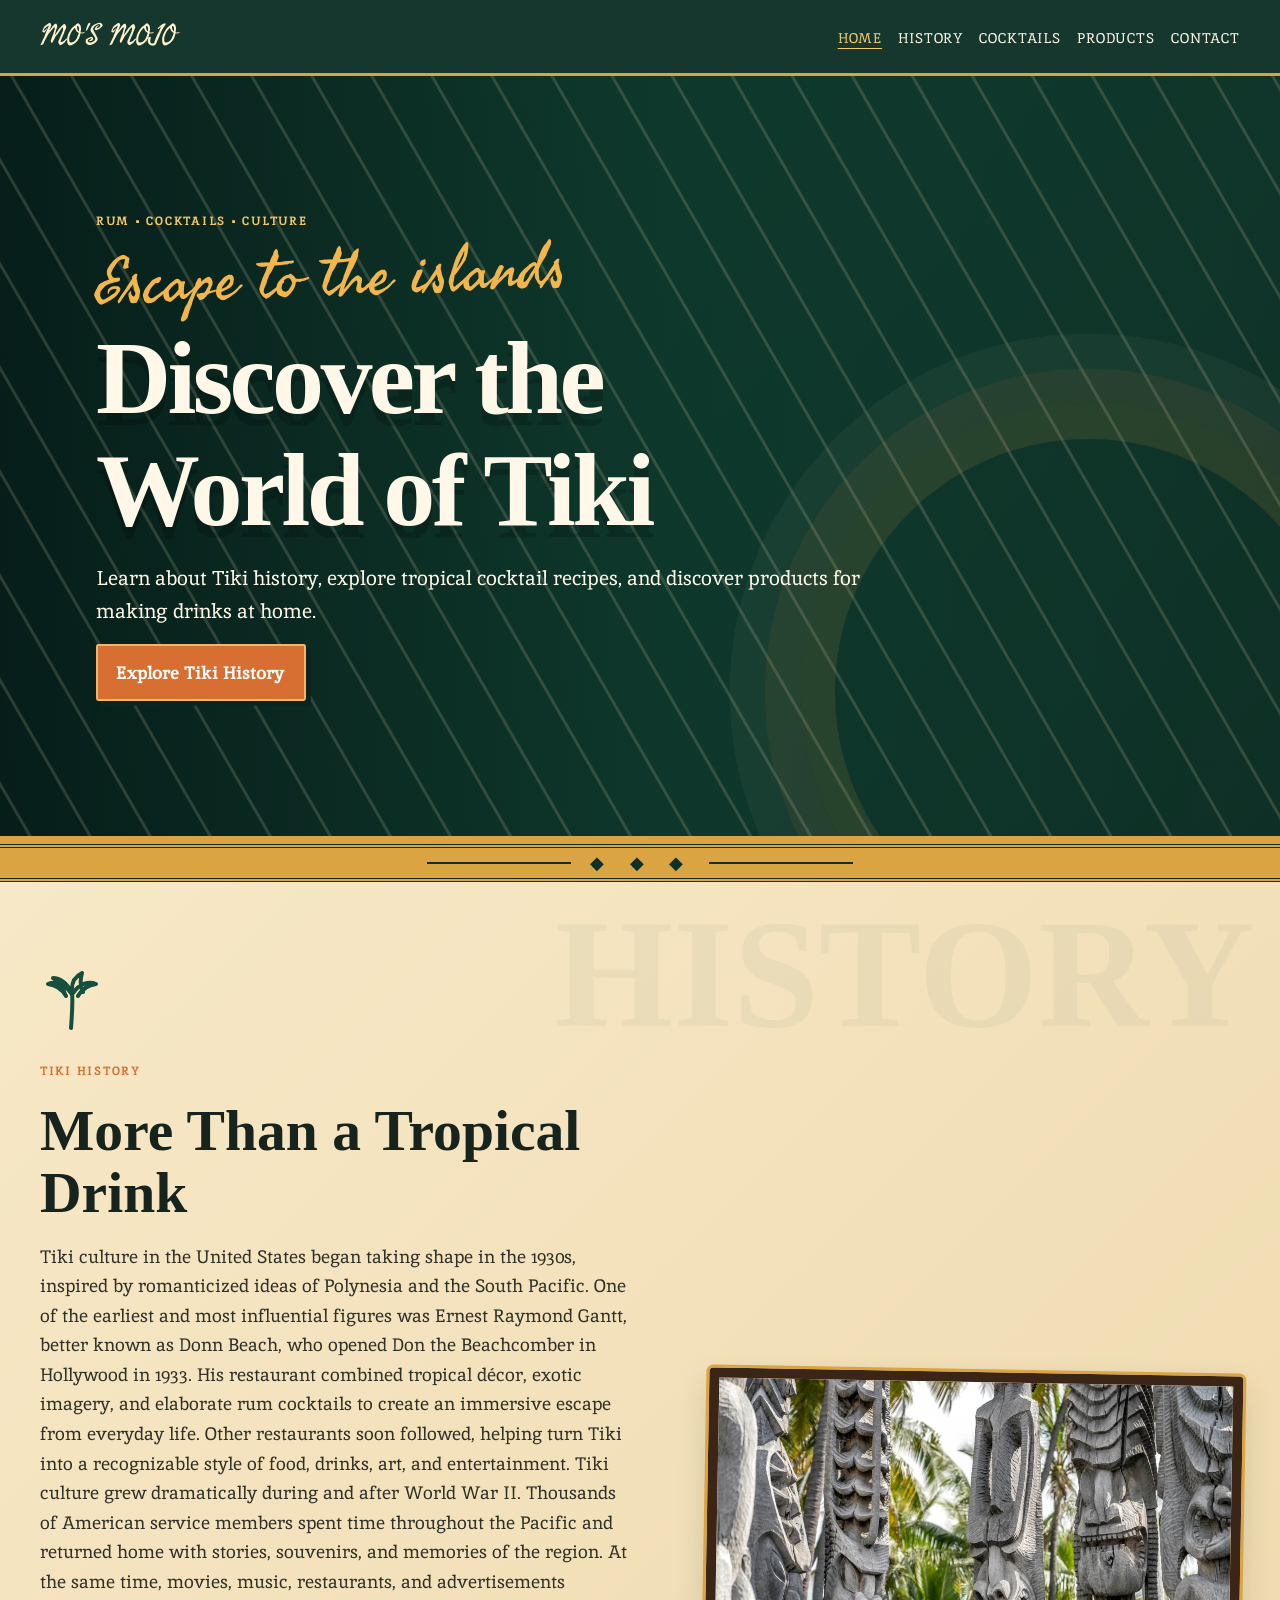
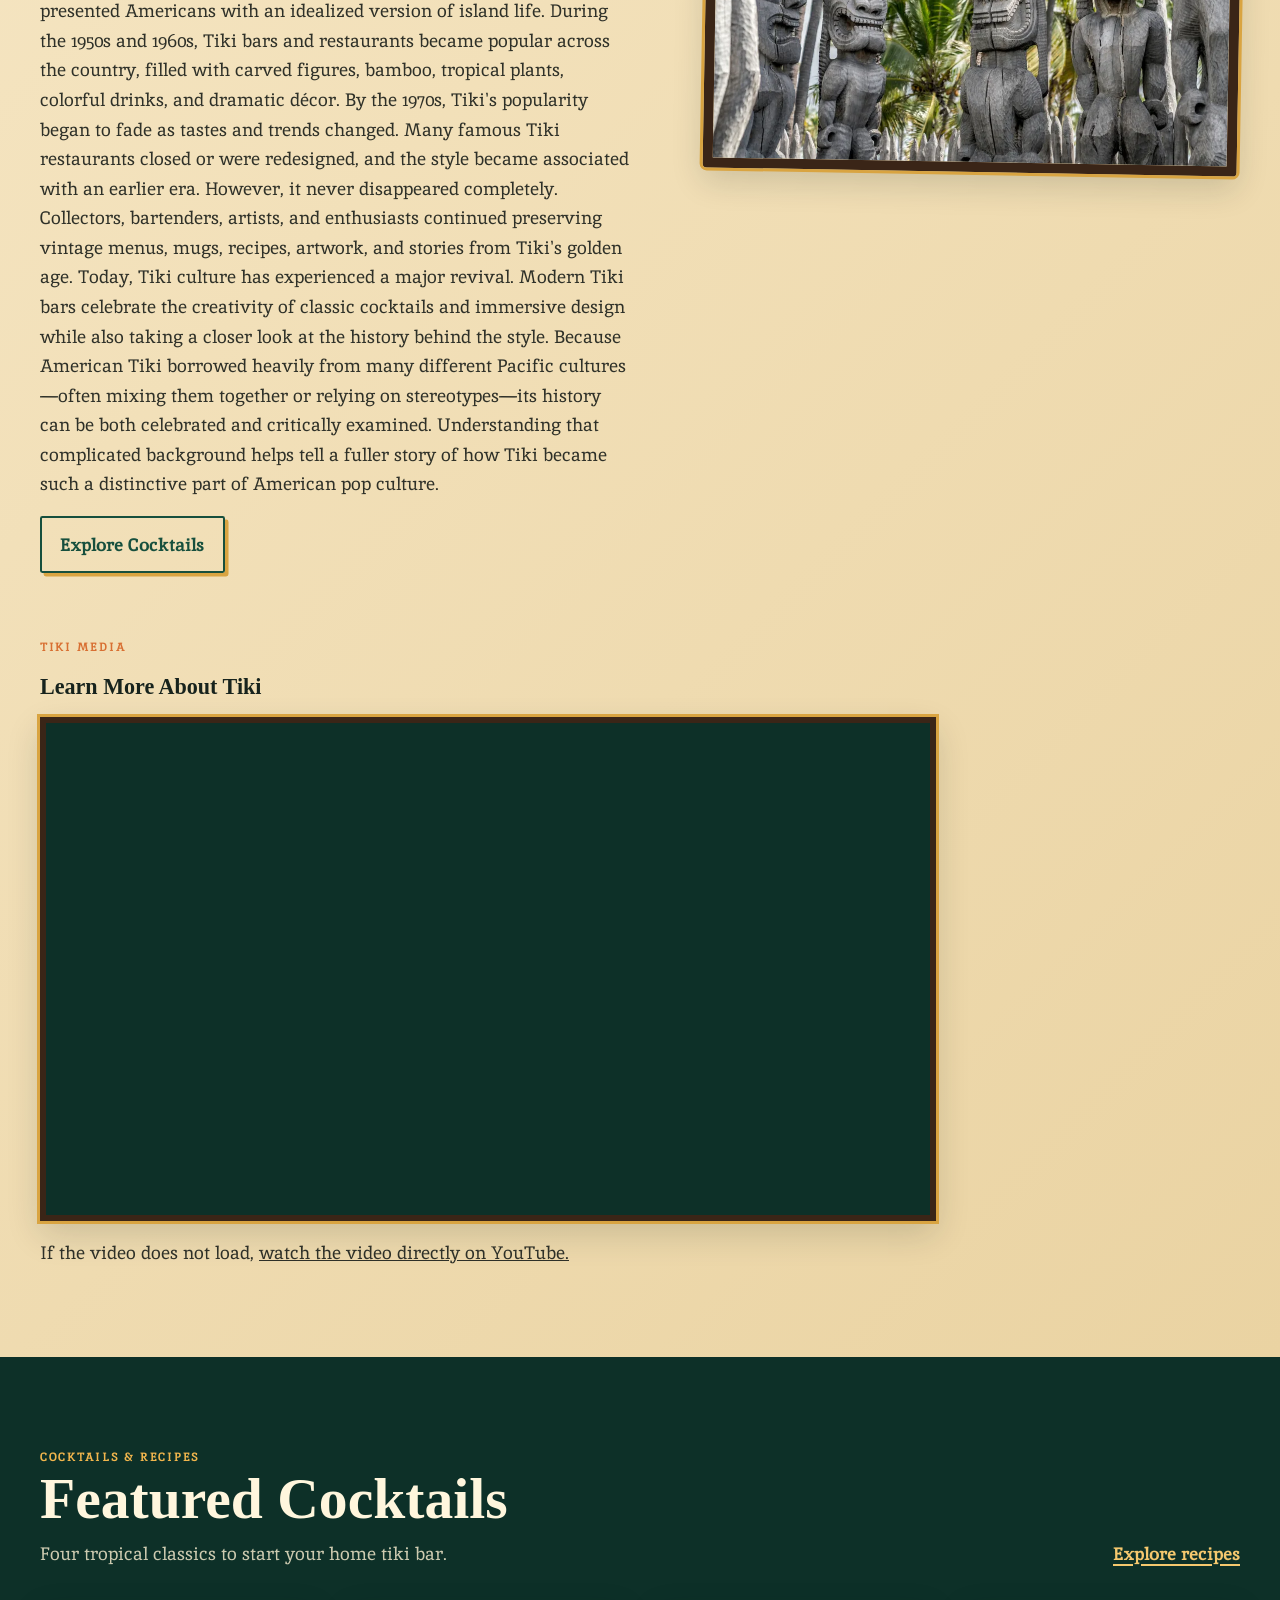
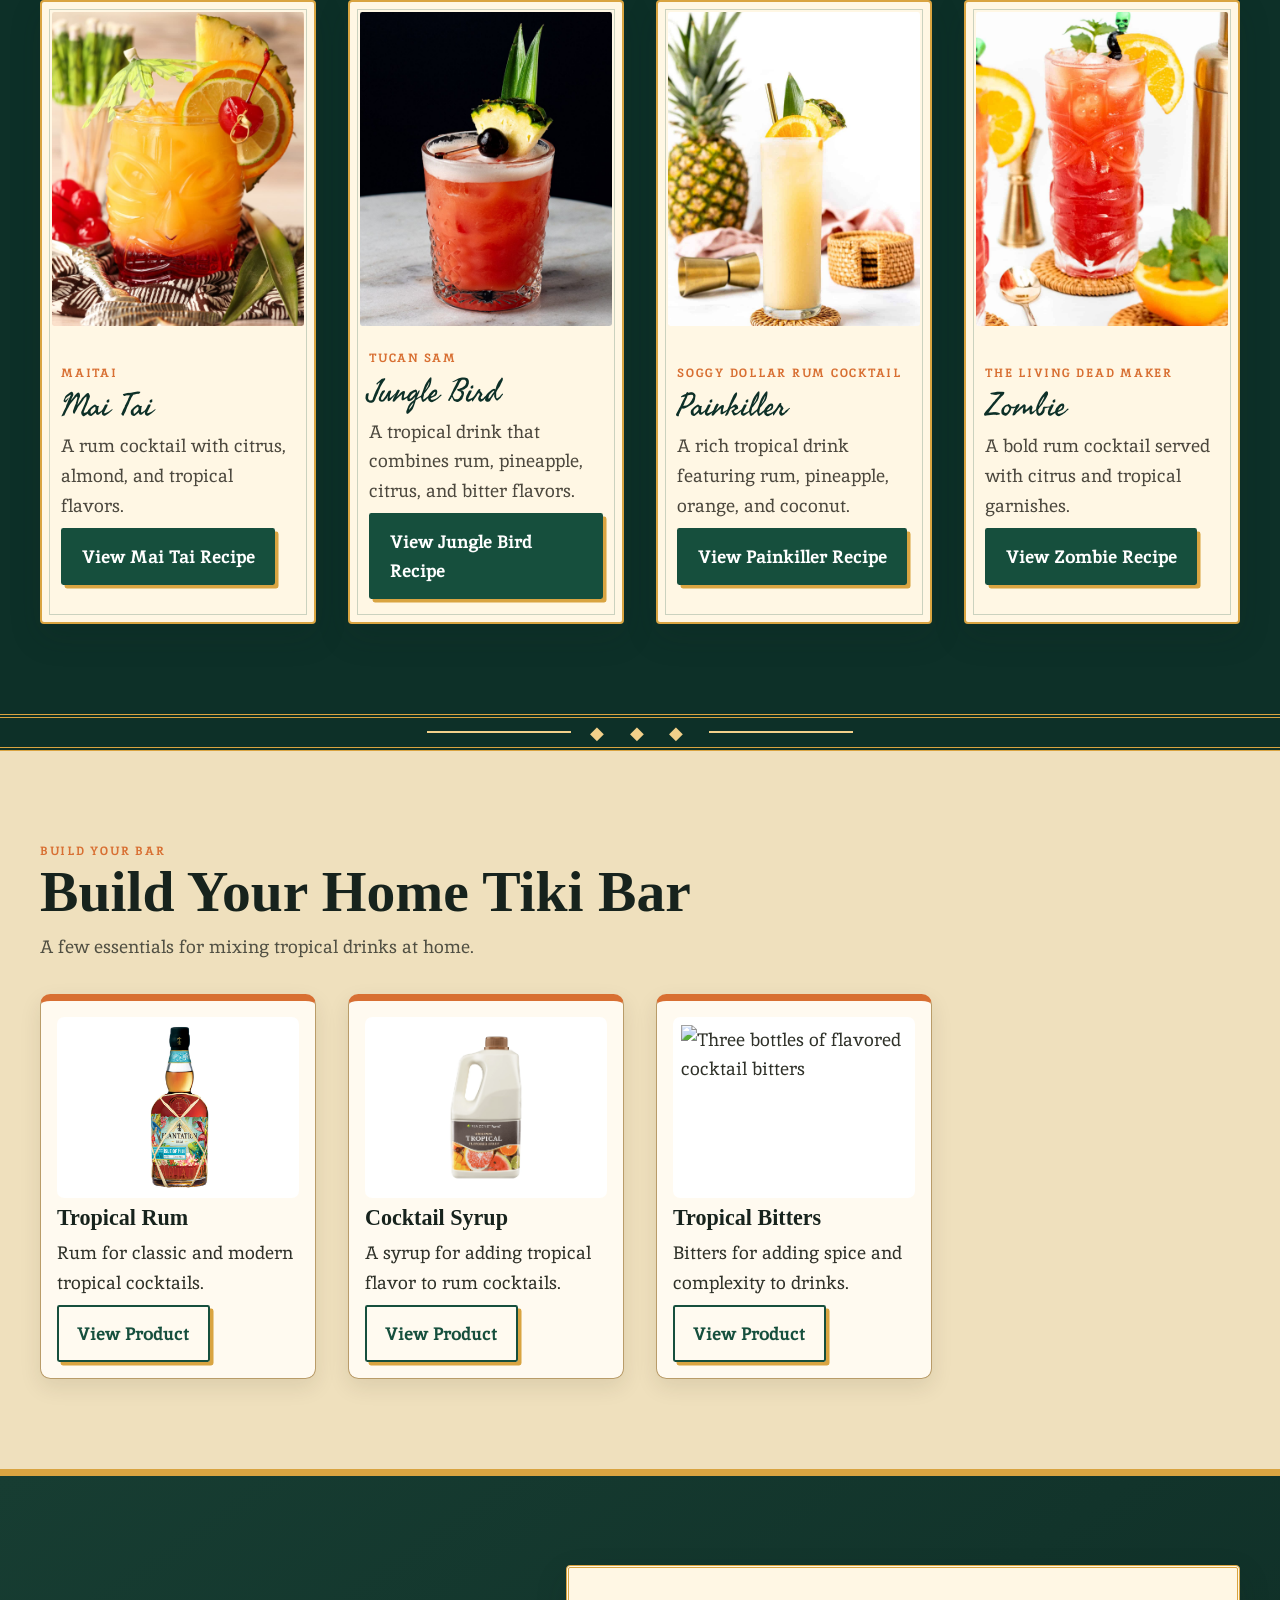
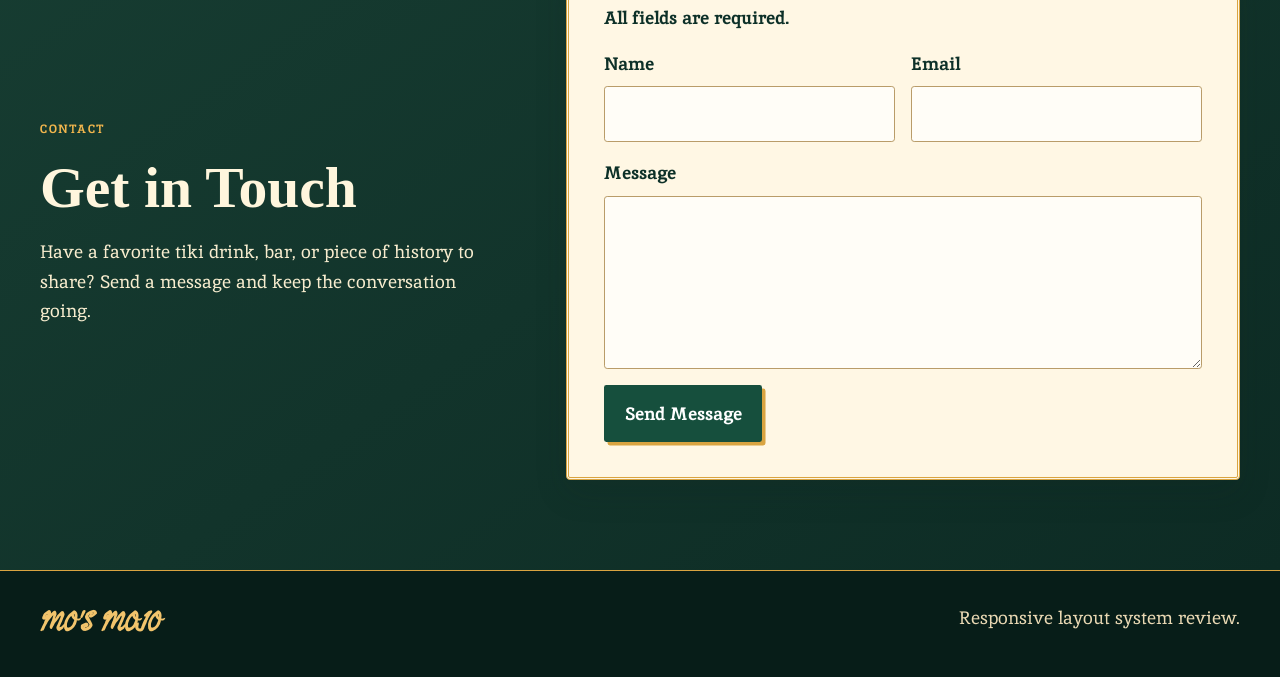
==== commit aedbac5c: "Accessibility-update" ====
--- a/index.html
+++ b/index.html
@@ -4,19 +4,20 @@
   <meta charset="utf-8">
   <meta name="viewport" content="width=device-width, initial-scale=1">
   <meta name="description" content="Explore Tiki history, tropical cocktail recipes, and rum products.">
-  <title>Tiki Culture | Responsive Layout Review</title>
+  <title>MO'S MOJO | Tiki History, Cocktails & Rum</title>
   <link rel="preconnect" href="https://fonts.googleapis.com">
   <link rel="preconnect" href="https://fonts.gstatic.com" crossorigin>
   <link href="https://fonts.googleapis.com/css2?family=Inika:wght@400;700&family=Seaweed+Script&display=swap" rel="stylesheet">
   <link rel="stylesheet" href="styles.css">
 </head>
 <body>
+  <a class="skip-link" href="#main-content">Skip to main content</a>
   <header class="site-header">
     <div class="wrapper site-nav">
-      <a class="site-logo" href="#top">MO'S MOJO</a>
+      <a class="site-logo" href="#main-content">MO'S MOJO</a>
       <nav aria-label="Main navigation">
         <ul class="site-nav__list">
-          <li><a class="site-nav__link" aria-current="page" href="#top">Home</a></li>
+          <li><a class="site-nav__link" aria-current="page" href="#main-content">Home</a></li>
           <li><a class="site-nav__link" href="#history">History</a></li>
           <li><a class="site-nav__link" href="#cocktails">Cocktails</a></li>
           <li><a class="site-nav__link" href="#products">Products</a></li>
@@ -26,7 +27,7 @@
     </div>
   </header>
 
-  <main id="top">
+  <main id="main-content">
     <section class="hero section">
       <div class="hero-pattern" aria-hidden="true"></div>
       <div class="wrapper hero__inner">
@@ -93,7 +94,7 @@
                 <p class="eyebrow">Maitai</p>
                 <h3>Mai Tai</h3>
                 <p>A rum cocktail with citrus, almond, and tropical flavors.</p>
-                <a class="button" href="mai-tai.html">View Recipe</a>
+                <a class="button" href="mai-tai.html">View Mai Tai Recipe</a>
               </div>
             </article>
           </div>
@@ -106,7 +107,7 @@
                 <p class="eyebrow">Tucan Sam</p>
                 <h3>Jungle Bird</h3>
                 <p>A tropical drink that combines rum, pineapple, citrus, and bitter flavors.</p>
-                <a class="button" href="jungle-bird.html">View Recipe</a>
+                <a class="button" href="jungle-bird.html">View Jungle Bird Recipe</a>
               </div>
             </article>
           </div>
@@ -119,7 +120,7 @@
                 <p class="eyebrow">Soggy Dollar Rum Cocktail</p>
                 <h3>Painkiller</h3>
                 <p>A rich tropical drink featuring rum, pineapple, orange, and coconut.</p>
-                <a class="button" href="painkiller.html">View Recipe</a>
+                <a class="button" href="painkiller.html">View Painkiller Recipe</a>
               </div>
             </article>
           </div>
@@ -131,7 +132,7 @@
                 <p class="eyebrow">The Living Dead Maker</p>
                 <h3>Zombie</h3>
                 <p>A bold rum cocktail served with citrus and tropical garnishes.</p>
-                <a class="button" href="zombie.html">View Recipe</a>
+                <a class="button" href="zombie.html">View Zombie Recipe</a>
               </div>
             </article>
           </div>
@@ -186,19 +187,20 @@
         </div>
 
         <form class="form" action="https://formspree.io/f/xaeejzoq" method="POST">
+          <p class="form-instructions" id="form-instructions">All fields are required.</p>
           <div class="form-grid">
             <div class="form-field">
               <label for="name">Name</label>
-              <input id="name" name="name" type="text" autocomplete="name" required>
+              <input id="name" name="name" type="text" autocomplete="name" aria-describedby="form-instructions" required>
             </div>
             <div class="form-field">
               <label for="email">Email</label>
-              <input id="email" name="email" type="email" autocomplete="email" required>
+              <input id="email" name="email" type="email" autocomplete="email" aria-describedby="form-instructions" required>
             </div>
           </div>
           <div class="form-field">
             <label for="message">Message</label>
-            <textarea id="message" name="message" rows="5" required></textarea>
+            <textarea id="message" name="message" rows="5" aria-describedby="form-instructions" required></textarea>
           </div>
           <button class="button" type="submit">Send Message</button>
         </form>
--- a/styles.css
+++ b/styles.css
@@ -90,6 +90,23 @@
 }
 
 @layer components {
+
+  .skip-link {
+    position: fixed;
+    inset-block-start: 0.75rem;
+    inset-inline-start: 0.75rem;
+    z-index: 100;
+    padding: 0.75rem 1rem;
+    background: #fff8e8;
+    color: #0d3028;
+    font-weight: 700;
+    text-decoration: none;
+    transform: translateY(-200%);
+  }
+
+  .skip-link:focus {
+    transform: translateY(0);
+  }
   .site-header { background: rgb(13 48 40 / .96); color: #fff8e8; border-block-end: 3px solid var(--color-gold); position: sticky; inset-block-start: 0; z-index: 20; backdrop-filter: blur(8px); }
   .site-nav { display: flex; flex-wrap: wrap; justify-content: space-between; align-items: center; gap: var(--space-md); padding-block: .8rem; }
   .site-logo { font-family: var(--font-drink); font-size: 1.8rem; text-decoration: none; color: #fff3cf; }
@@ -170,6 +187,7 @@
   .section--contact { color: #f8edcf; background: linear-gradient(145deg, #173d32, #0d2b24); border-block-start: .45rem solid var(--color-gold); }
   .section--contact h2 { color: #fff6dd; }
   .section--contact .eyebrow { color: #f2b64d; }
+  .form-instructions { font-weight: 700; color: var(--color-primary-deep); }
   .form { display: grid; gap: var(--space-md); padding: clamp(1.25rem, 4vw, 2.2rem); background: #fff7e4; color: var(--color-text); border: 3px double var(--color-gold); border-radius: .25rem; box-shadow: var(--shadow-card); }
   .form-field { display: grid; gap: var(--space-sm); }
   .form-field label { font-weight: 700; color: var(--color-primary-deep); }
